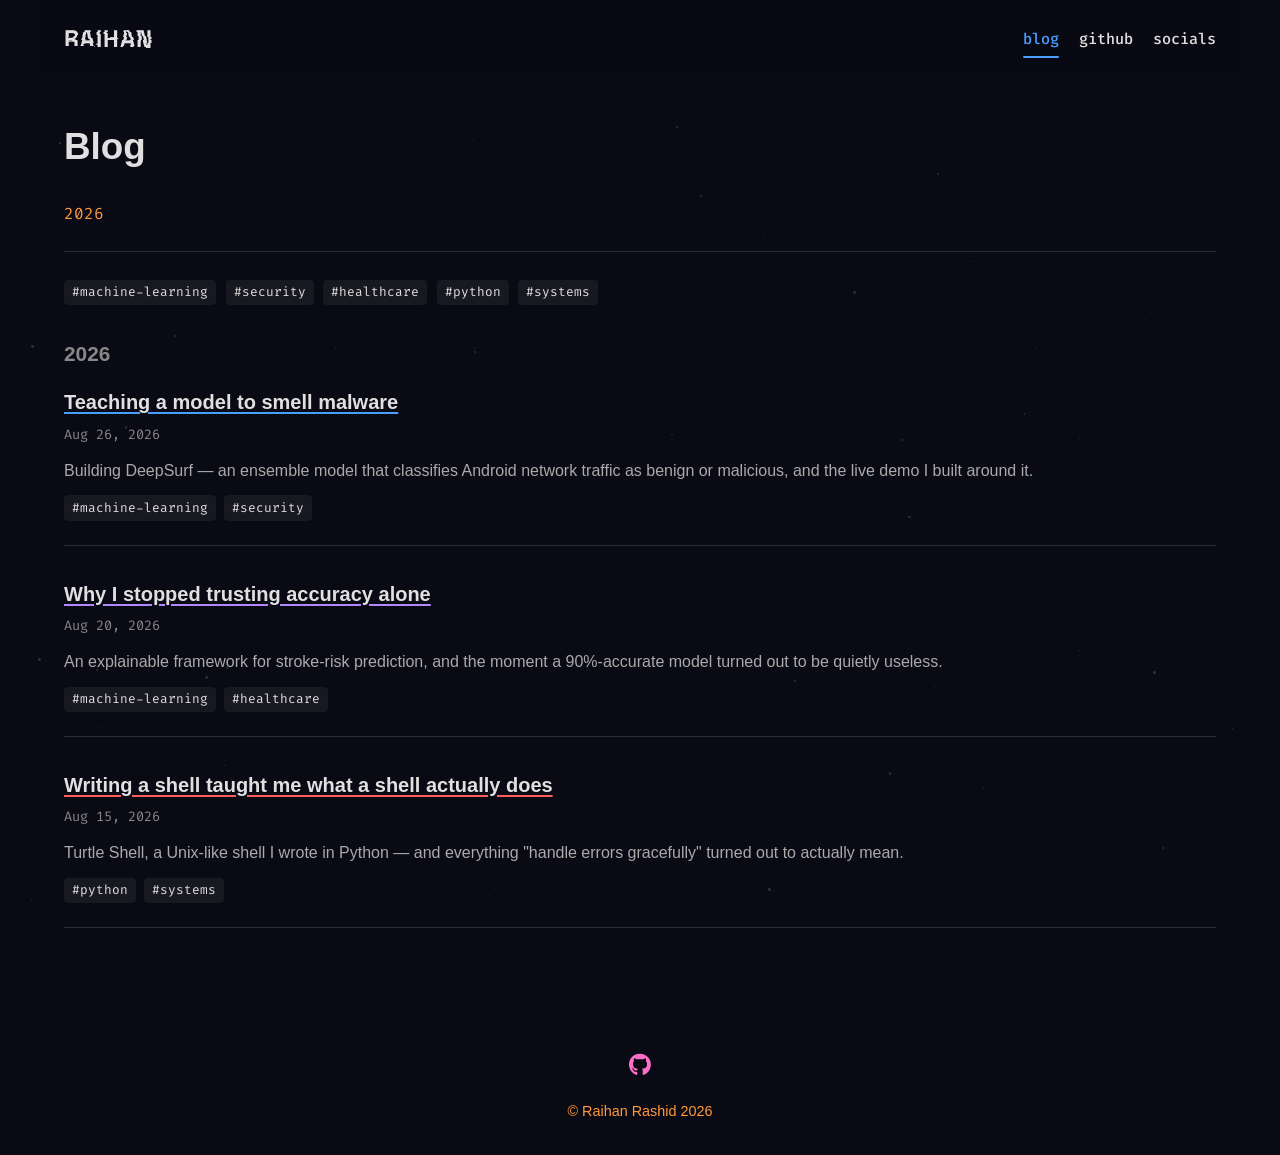
==== blog.html @ 5a54e14b "Update portfolio website" ====
<!DOCTYPE html>
<html lang="en">
<head>
  <meta charset="UTF-8">
  <meta name="viewport" content="width=device-width, initial-scale=1.0, viewport-fit=cover">
  <title>Blog — Raihan Rashid</title>

  <link rel="preload" href="styles.css?v=5.1" as="style">
  <link rel="preload" href="script.js?v=5.1" as="script">

  <link rel="stylesheet" href="styles.css?v=5.1">
  <link rel="stylesheet" href="https://cdnjs.cloudflare.com/ajax/libs/font-awesome/6.5.0/css/all.min.css">
  <link rel="preconnect" href="https://fonts.googleapis.com">
  <link rel="preconnect" href="https://fonts.gstatic.com" crossorigin>
  <link href="https://fonts.googleapis.com/css2?family=Space+Grotesk:wght@500;700&family=Fira+Code:wght@400;500&display=swap" rel="stylesheet">

  <link rel="icon" href="tabphoto.ico" type="image/x-icon">

  <meta name="color-scheme" content="dark">
  <meta name="theme-color" content="#0a0a14">

  <meta name="format-detection" content="telephone=no">
</head>
<body class="dark">
  <svg width="0" height="0" style="position:absolute">
    <filter id="heatDistort" x="-20%" y="-50%" width="140%" height="200%">
      <feTurbulence type="fractalNoise" baseFrequency="0.012 0.09" numOctaves="2" seed="7" result="turb">
        <animate attributeName="baseFrequency" dur="3.5s" values="0.012 0.09;0.018 0.14;0.012 0.09" repeatCount="indefinite" />
      </feTurbulence>
      <feDisplacementMap in="SourceGraphic" in2="turb" scale="3.2" xChannelSelector="R" yChannelSelector="G" />
    </filter>
  </svg>
  <div class="space-bg" id="spaceBg"></div>

  <div class="container">
    <header>
      <div class="header-content">
        <div class="logo-wordmark" onclick="goToHome()">RAIHAN</div>
      </div>

      <div class="header-right">
        <nav class="desktop-nav">
          <a href="blog.html" class="nav-link" data-value="blog">blog</a>
          <a href="https://github.com/rashidraihan" target="_blank" class="nav-link" data-value="github">github</a>
          <div class="nav-dropdown">
            <span class="nav-link" data-value="socials" tabindex="0">socials</span>
            <div class="nav-dropdown-menu">
              <a href="https://x.com/Obsraihan" target="_blank" class="nav-link" data-value="x">x</a>
              <a href="https://www.linkedin.com/in/rashidraihan021/" target="_blank" class="nav-link" data-value="linkedin">linkedin</a>
              <a href="https://kaggle.com/raihanrashid021" target="_blank" class="nav-link" data-value="kaggle">kaggle</a>
            </div>
          </div>
        </nav>
      </div>
    </header>

    <main>
      <h1 class="page-title">Blog</h1>

      <div class="year-row">
        <span class="rc-color">2026</span>
      </div>

      <div class="tag-filter-bar">
        <span class="tag">#machine-learning</span>
        <span class="tag">#security</span>
        <span class="tag">#healthcare</span>
        <span class="tag">#python</span>
        <span class="tag">#systems</span>
      </div>

      <h2 class="year-heading">2026</h2>
      <div class="post-list">
        <a href="blog/deepsurf.html" class="post-item">
          <h3 class="post-item-title rc-underline">Teaching a model to smell malware</h3>
          <p class="post-item-date">Aug 26, 2026</p>
          <p class="post-item-excerpt">Building DeepSurf — an ensemble model that classifies Android network traffic as benign or malicious, and the live demo I built around it.</p>
          <div class="post-item-tags">
            <span class="tag">#machine-learning</span>
            <span class="tag">#security</span>
          </div>
        </a>

        <a href="blog/stroke-prediction.html" class="post-item">
          <h3 class="post-item-title rc-underline">Why I stopped trusting accuracy alone</h3>
          <p class="post-item-date">Aug 20, 2026</p>
          <p class="post-item-excerpt">An explainable framework for stroke-risk prediction, and the moment a 90%-accurate model turned out to be quietly useless.</p>
          <div class="post-item-tags">
            <span class="tag">#machine-learning</span>
            <span class="tag">#healthcare</span>
          </div>
        </a>

        <a href="blog/turtle-shell.html" class="post-item">
          <h3 class="post-item-title rc-underline">Writing a shell taught me what a shell actually does</h3>
          <p class="post-item-date">Aug 15, 2026</p>
          <p class="post-item-excerpt">Turtle Shell, a Unix-like shell I wrote in Python — and everything "handle errors gracefully" turned out to actually mean.</p>
          <div class="post-item-tags">
            <span class="tag">#python</span>
            <span class="tag">#systems</span>
          </div>
        </a>
      </div>
    </main>
  </div>

  <footer>
    <a href="https://github.com/rashidraihan" target="_blank" class="footer-github rc-color"><i class="fab fa-github"></i></a>
    <p class="rc-color">&copy; Raihan Rashid 2026</p>
  </footer>

  <script src="script.js?v=5.1"></script>
</body>
</html>
---- styles.css ----
:root {
  --dark-bg: #0a0a14;
  --dark-text: #e0e0e0;
  --card-dark: #151522;
}

* {
  margin: 0;
  padding: 0;
  box-sizing: border-box;
}

body {
  font-family: 'Inter', -apple-system, BlinkMacSystemFont, 'Segoe UI', Roboto, sans-serif;
  background-color: var(--dark-bg);
  color: var(--dark-text);
  line-height: 1.6;
  overflow-x: hidden;
}

.container {
  max-width: 1200px;
  margin: 0 auto;
  padding: 0 1.5rem;
}

/* Header — sticky, blurred, scrolls with the page */
header {
  position: sticky;
  top: 0;
  z-index: 100;
  display: flex;
  justify-content: space-between;
  align-items: center;
  flex-wrap: wrap;
  padding: 1.25rem 1.5rem;
  background-color: rgba(10, 10, 20, 0.65);
  backdrop-filter: blur(12px);
  -webkit-backdrop-filter: blur(12px);
  margin: 0 -1.5rem;
}

.header-content {
  display: flex;
  align-items: center;
  gap: 1.5rem;
}

.logo-wordmark {
  --logo-color: #e0e0e0;
  font-family: 'Space Grotesk', -apple-system, sans-serif;
  font-size: 1.5rem;
  font-weight: 700;
  letter-spacing: 0.04em;
  cursor: pointer;
  color: var(--logo-color);
  transition: color 0.25s ease;
  filter: url(#heatDistort);
  display: inline-block;
}

.header-right {
  display: flex;
  align-items: center;
}

/* Navigation — plain text, monospace, no icons */
.desktop-nav {
  display: flex;
  gap: 1.25rem;
  flex-wrap: wrap;
}

.desktop-nav .nav-link {
  --link-color: #4a9eff;
  font-family: 'Fira Code', monospace;
  text-decoration: none;
  color: var(--dark-text);
  font-weight: 500;
  font-size: 0.95rem;
  transition: color 0.2s ease;
  position: relative;
  padding: 0.4rem 0;
  display: inline-block;
}

.desktop-nav .nav-link:after {
  content: '';
  position: absolute;
  bottom: 0;
  left: 0;
  width: 0;
  height: 2px;
  background-color: var(--link-color);
  border-radius: 2px;
  transition: width 0.3s ease;
}

.desktop-nav .nav-link:hover:after {
  width: 100%;
}

.desktop-nav .nav-link.active {
  color: var(--link-color);
}

.desktop-nav .nav-link.active:after {
  width: 100%;
}

/* "socials" dropdown */
.nav-dropdown {
  position: relative;
  display: inline-block;
}

.nav-dropdown-menu {
  display: none;
  position: absolute;
  top: 100%;
  left: 50%;
  transform: translateX(-50%);
  flex-direction: column;
  gap: 0.5rem;
  padding: 0.75rem 1rem;
  margin-top: 0.5rem;
  background-color: rgba(21, 21, 34, 0.95);
  backdrop-filter: blur(8px);
  border: 1px solid #2a2a3a;
  border-radius: 8px;
  white-space: nowrap;
  z-index: 50;
}

.nav-dropdown:hover .nav-dropdown-menu,
.nav-dropdown:focus-within .nav-dropdown-menu {
  display: flex;
}

/* === Rainbow link system ===
   Continuously cycling colored underlines/text, driven by JS setting
   --rc-color on each element. Used for content links, post titles,
   tags, and footer text. Nav links + logo use their own hover-only
   mechanism above instead. */
.rc-underline {
  --rc-color: #4a9eff;
  text-decoration: underline;
  text-decoration-color: var(--rc-color);
  text-decoration-thickness: 2px;
  text-underline-offset: 3px;
  color: inherit;
  font-weight: 500;
  transition: text-decoration-color 0.5s ease;
}

.rc-color {
  --rc-color: #4a9eff;
  color: var(--rc-color);
  transition: color 0.5s ease;
}

/* Intro */
main {
  padding: 2.5rem 0;
  min-height: 60vh;
}

.intro {
  max-width: 700px;
  margin-bottom: 3rem;
  font-size: 1.05rem;
}

.intro p {
  margin-bottom: 1rem;
}

/* Homepage post teaser */
.section-title {
  font-size: 1.4rem;
  font-weight: 500;
  margin-bottom: 1.75rem;
}

.view-all-link {
  display: inline-block;
  margin-top: 1rem;
  margin-bottom: 2rem;
  font-weight: 500;
}

/* Page title */
.page-title {
  font-size: 2.3rem;
  font-weight: 700;
  margin-bottom: 1.5rem;
}

/* Tag pills */
.tag {
  display: inline-block;
  font-family: 'Fira Code', monospace;
  font-size: 0.8rem;
  padding: 0.15rem 0.5rem;
  border-radius: 4px;
  text-decoration: none;
  background-color: rgba(255, 255, 255, 0.06);
}

.tag-filter-bar {
  display: flex;
  gap: 0.6rem;
  flex-wrap: wrap;
  margin-bottom: 1.75rem;
}

.year-row {
  display: flex;
  gap: 1.25rem;
  flex-wrap: wrap;
  margin-bottom: 1.75rem;
  padding-bottom: 1.5rem;
  border-bottom: 1px solid #2a2a3a;
  font-family: 'Fira Code', monospace;
}

.year-heading {
  font-size: 1.3rem;
  font-weight: 600;
  color: #888;
  margin: 2rem 0 1rem;
}

/* Blog post list */
.post-list {
  display: flex;
  flex-direction: column;
  gap: 2rem;
  margin-bottom: 2rem;
}

.post-item {
  text-decoration: none;
  color: inherit;
  display: block;
  padding-bottom: 1.5rem;
  border-bottom: 1px solid #2a2a3a;
}

.post-item-title {
  font-size: 1.25rem;
  font-weight: 600;
  margin-bottom: 0.35rem;
}

.post-item-date {
  font-family: 'Fira Code', monospace;
  color: #888;
  font-size: 0.85rem;
  margin-bottom: 0.75rem;
}

.post-item-excerpt {
  color: #aaa;
  margin-bottom: 0.75rem;
}

.post-item-tags {
  display: flex;
  gap: 0.5rem;
  flex-wrap: wrap;
}

/* Single blog post */
.post {
  max-width: 720px;
}

.post-title {
  font-size: 2rem;
  font-weight: 700;
  margin-bottom: 0.5rem;
  line-height: 1.3;
}

.post-date {
  font-family: 'Fira Code', monospace;
  color: #888;
  font-size: 0.9rem;
  margin-bottom: 0.75rem;
}

.post-tags {
  display: flex;
  gap: 0.5rem;
  flex-wrap: wrap;
  margin-bottom: 1.5rem;
}

.post-divider {
  border: none;
  border-top: 1px solid #2a2a3a;
  margin: 2rem 0;
}

.post h2 {
  font-size: 1.4rem;
  font-weight: 600;
  margin: 2rem 0 1rem;
}

.post p {
  margin-bottom: 1.2rem;
}

.post code {
  font-family: 'Fira Code', monospace;
  background-color: rgba(255, 255, 255, 0.08);
  padding: 0.1rem 0.4rem;
  border-radius: 4px;
  font-size: 0.9em;
}

.post-image {
  width: 100%;
  border-radius: 10px;
  margin: 1rem 0 0.5rem;
  display: block;
}

.post-image-caption {
  font-size: 0.85rem;
  color: #888;
  margin-bottom: 1.5rem !important;
}

/* Footer */
footer {
  padding: 3rem 0 2rem;
  text-align: center;
}

.footer-github {
  font-size: 1.4rem;
  display: inline-block;
  margin-bottom: 1rem;
  text-decoration: none;
}

footer p {
  font-size: 0.9rem;
}

/* Space background */
.space-bg {
  position: fixed;
  top: 0;
  left: 0;
  width: 100%;
  height: 100%;
  z-index: -1;
  overflow: hidden;
}

.star {
  position: absolute;
  background-color: #fff;
  border-radius: 50%;
  animation: twinkle 4s infinite ease-in-out;
}

@keyframes twinkle {
  0%, 100% { opacity: 0.15; }
  50% { opacity: 0.6; }
}

/* Responsive */
@media (max-width: 768px) {
  header {
    padding: 1rem 1.25rem;
  }

  .header-content {
    flex: 1;
  }

  .desktop-nav {
    order: 3;
    width: 100%;
    justify-content: center;
    gap: 1rem;
    margin-top: 0.75rem;
  }

  .logo-wordmark {
    font-size: 1.25rem;
  }

  .page-title {
    font-size: 1.9rem;
  }

  .post-title {
    font-size: 1.6rem;
  }
}
---- styles.css ----
:root {
  --dark-bg: #0a0a14;
  --dark-text: #e0e0e0;
  --card-dark: #151522;
}

* {
  margin: 0;
  padding: 0;
  box-sizing: border-box;
}

body {
  font-family: 'Inter', -apple-system, BlinkMacSystemFont, 'Segoe UI', Roboto, sans-serif;
  background-color: var(--dark-bg);
  color: var(--dark-text);
  line-height: 1.6;
  overflow-x: hidden;
}

.container {
  max-width: 1200px;
  margin: 0 auto;
  padding: 0 1.5rem;
}

/* Header — sticky, blurred, scrolls with the page */
header {
  position: sticky;
  top: 0;
  z-index: 100;
  display: flex;
  justify-content: space-between;
  align-items: center;
  flex-wrap: wrap;
  padding: 1.25rem 1.5rem;
  background-color: rgba(10, 10, 20, 0.65);
  backdrop-filter: blur(12px);
  -webkit-backdrop-filter: blur(12px);
  margin: 0 -1.5rem;
}

.header-content {
  display: flex;
  align-items: center;
  gap: 1.5rem;
}

.logo-wordmark {
  --logo-color: #e0e0e0;
  font-family: 'Space Grotesk', -apple-system, sans-serif;
  font-size: 1.5rem;
  font-weight: 700;
  letter-spacing: 0.04em;
  cursor: pointer;
  color: var(--logo-color);
  transition: color 0.25s ease;
  filter: url(#heatDistort);
  display: inline-block;
}

.header-right {
  display: flex;
  align-items: center;
}

/* Navigation — plain text, monospace, no icons */
.desktop-nav {
  display: flex;
  gap: 1.25rem;
  flex-wrap: wrap;
}

.desktop-nav .nav-link {
  --link-color: #4a9eff;
  font-family: 'Fira Code', monospace;
  text-decoration: none;
  color: var(--dark-text);
  font-weight: 500;
  font-size: 0.95rem;
  transition: color 0.2s ease;
  position: relative;
  padding: 0.4rem 0;
  display: inline-block;
}

.desktop-nav .nav-link:after {
  content: '';
  position: absolute;
  bottom: 0;
  left: 0;
  width: 0;
  height: 2px;
  background-color: var(--link-color);
  border-radius: 2px;
  transition: width 0.3s ease;
}

.desktop-nav .nav-link:hover:after {
  width: 100%;
}

.desktop-nav .nav-link.active {
  color: var(--link-color);
}

.desktop-nav .nav-link.active:after {
  width: 100%;
}

/* "socials" dropdown */
.nav-dropdown {
  position: relative;
  display: inline-block;
}

.nav-dropdown-menu {
  display: none;
  position: absolute;
  top: 100%;
  left: 50%;
  transform: translateX(-50%);
  flex-direction: column;
  gap: 0.5rem;
  padding: 0.75rem 1rem;
  margin-top: 0.5rem;
  background-color: rgba(21, 21, 34, 0.95);
  backdrop-filter: blur(8px);
  border: 1px solid #2a2a3a;
  border-radius: 8px;
  white-space: nowrap;
  z-index: 50;
}

.nav-dropdown:hover .nav-dropdown-menu,
.nav-dropdown:focus-within .nav-dropdown-menu {
  display: flex;
}

/* === Rainbow link system ===
   Continuously cycling colored underlines/text, driven by JS setting
   --rc-color on each element. Used for content links, post titles,
   tags, and footer text. Nav links + logo use their own hover-only
   mechanism above instead. */
.rc-underline {
  --rc-color: #4a9eff;
  text-decoration: underline;
  text-decoration-color: var(--rc-color);
  text-decoration-thickness: 2px;
  text-underline-offset: 3px;
  color: inherit;
  font-weight: 500;
  transition: text-decoration-color 0.5s ease;
}

.rc-color {
  --rc-color: #4a9eff;
  color: var(--rc-color);
  transition: color 0.5s ease;
}

/* Intro */
main {
  padding: 2.5rem 0;
  min-height: 60vh;
}

.intro {
  max-width: 700px;
  margin-bottom: 3rem;
  font-size: 1.05rem;
}

.intro p {
  margin-bottom: 1rem;
}

/* Homepage post teaser */
.section-title {
  font-size: 1.4rem;
  font-weight: 500;
  margin-bottom: 1.75rem;
}

.view-all-link {
  display: inline-block;
  margin-top: 1rem;
  margin-bottom: 2rem;
  font-weight: 500;
}

/* Page title */
.page-title {
  font-size: 2.3rem;
  font-weight: 700;
  margin-bottom: 1.5rem;
}

/* Tag pills */
.tag {
  display: inline-block;
  font-family: 'Fira Code', monospace;
  font-size: 0.8rem;
  padding: 0.15rem 0.5rem;
  border-radius: 4px;
  text-decoration: none;
  background-color: rgba(255, 255, 255, 0.06);
}

.tag-filter-bar {
  display: flex;
  gap: 0.6rem;
  flex-wrap: wrap;
  margin-bottom: 1.75rem;
}

.year-row {
  display: flex;
  gap: 1.25rem;
  flex-wrap: wrap;
  margin-bottom: 1.75rem;
  padding-bottom: 1.5rem;
  border-bottom: 1px solid #2a2a3a;
  font-family: 'Fira Code', monospace;
}

.year-heading {
  font-size: 1.3rem;
  font-weight: 600;
  color: #888;
  margin: 2rem 0 1rem;
}

/* Blog post list */
.post-list {
  display: flex;
  flex-direction: column;
  gap: 2rem;
  margin-bottom: 2rem;
}

.post-item {
  text-decoration: none;
  color: inherit;
  display: block;
  padding-bottom: 1.5rem;
  border-bottom: 1px solid #2a2a3a;
}

.post-item-title {
  font-size: 1.25rem;
  font-weight: 600;
  margin-bottom: 0.35rem;
}

.post-item-date {
  font-family: 'Fira Code', monospace;
  color: #888;
  font-size: 0.85rem;
  margin-bottom: 0.75rem;
}

.post-item-excerpt {
  color: #aaa;
  margin-bottom: 0.75rem;
}

.post-item-tags {
  display: flex;
  gap: 0.5rem;
  flex-wrap: wrap;
}

/* Single blog post */
.post {
  max-width: 720px;
}

.post-title {
  font-size: 2rem;
  font-weight: 700;
  margin-bottom: 0.5rem;
  line-height: 1.3;
}

.post-date {
  font-family: 'Fira Code', monospace;
  color: #888;
  font-size: 0.9rem;
  margin-bottom: 0.75rem;
}

.post-tags {
  display: flex;
  gap: 0.5rem;
  flex-wrap: wrap;
  margin-bottom: 1.5rem;
}

.post-divider {
  border: none;
  border-top: 1px solid #2a2a3a;
  margin: 2rem 0;
}

.post h2 {
  font-size: 1.4rem;
  font-weight: 600;
  margin: 2rem 0 1rem;
}

.post p {
  margin-bottom: 1.2rem;
}

.post code {
  font-family: 'Fira Code', monospace;
  background-color: rgba(255, 255, 255, 0.08);
  padding: 0.1rem 0.4rem;
  border-radius: 4px;
  font-size: 0.9em;
}

.post-image {
  width: 100%;
  border-radius: 10px;
  margin: 1rem 0 0.5rem;
  display: block;
}

.post-image-caption {
  font-size: 0.85rem;
  color: #888;
  margin-bottom: 1.5rem !important;
}

/* Footer */
footer {
  padding: 3rem 0 2rem;
  text-align: center;
}

.footer-github {
  font-size: 1.4rem;
  display: inline-block;
  margin-bottom: 1rem;
  text-decoration: none;
}

footer p {
  font-size: 0.9rem;
}

/* Space background */
.space-bg {
  position: fixed;
  top: 0;
  left: 0;
  width: 100%;
  height: 100%;
  z-index: -1;
  overflow: hidden;
}

.star {
  position: absolute;
  background-color: #fff;
  border-radius: 50%;
  animation: twinkle 4s infinite ease-in-out;
}

@keyframes twinkle {
  0%, 100% { opacity: 0.15; }
  50% { opacity: 0.6; }
}

/* Responsive */
@media (max-width: 768px) {
  header {
    padding: 1rem 1.25rem;
  }

  .header-content {
    flex: 1;
  }

  .desktop-nav {
    order: 3;
    width: 100%;
    justify-content: center;
    gap: 1rem;
    margin-top: 0.75rem;
  }

  .logo-wordmark {
    font-size: 1.25rem;
  }

  .page-title {
    font-size: 1.9rem;
  }

  .post-title {
    font-size: 1.6rem;
  }
}
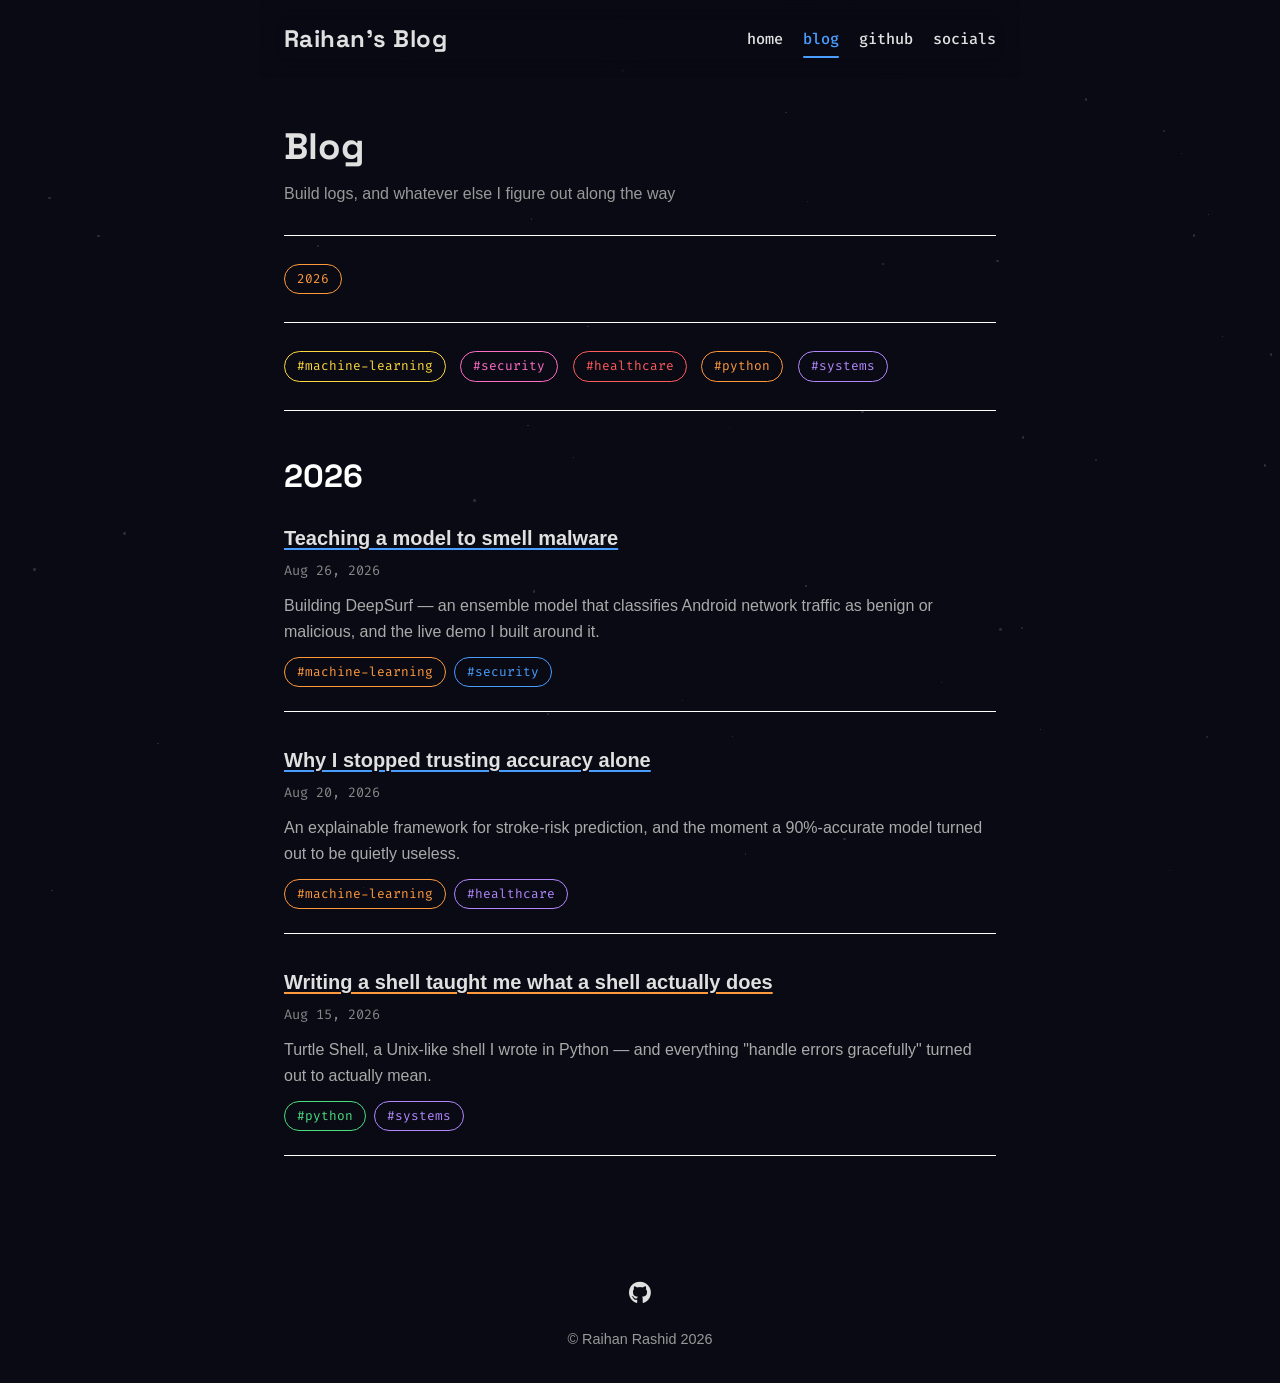
==== commit 747075a4: "Update the portfolio website" ====
--- a/blog.html
+++ b/blog.html
@@ -5,10 +5,10 @@
   <meta name="viewport" content="width=device-width, initial-scale=1.0, viewport-fit=cover">
   <title>Blog — Raihan Rashid</title>
 
-  <link rel="preload" href="styles.css?v=5.1" as="style">
-  <link rel="preload" href="script.js?v=5.1" as="script">
+  <link rel="preload" href="styles.css?v=5.3" as="style">
+  <link rel="preload" href="script.js?v=5.3" as="script">
 
-  <link rel="stylesheet" href="styles.css?v=5.1">
+  <link rel="stylesheet" href="styles.css?v=5.3">
   <link rel="stylesheet" href="https://cdnjs.cloudflare.com/ajax/libs/font-awesome/6.5.0/css/all.min.css">
   <link rel="preconnect" href="https://fonts.googleapis.com">
   <link rel="preconnect" href="https://fonts.gstatic.com" crossorigin>
@@ -34,81 +34,90 @@
 
   <div class="container">
     <header>
-      <div class="header-content">
-        <div class="logo-wordmark" onclick="goToHome()">RAIHAN</div>
-      </div>
+      <div class="header-inner">
+        <div class="header-content">
+          <div class="logo-wordmark">Raihan's Blog</div>
+        </div>
 
-      <div class="header-right">
-        <nav class="desktop-nav">
-          <a href="blog.html" class="nav-link" data-value="blog">blog</a>
-          <a href="https://github.com/rashidraihan" target="_blank" class="nav-link" data-value="github">github</a>
-          <div class="nav-dropdown">
-            <span class="nav-link" data-value="socials" tabindex="0">socials</span>
-            <div class="nav-dropdown-menu">
-              <a href="https://x.com/Obsraihan" target="_blank" class="nav-link" data-value="x">x</a>
-              <a href="https://www.linkedin.com/in/rashidraihan021/" target="_blank" class="nav-link" data-value="linkedin">linkedin</a>
-              <a href="https://kaggle.com/raihanrashid021" target="_blank" class="nav-link" data-value="kaggle">kaggle</a>
-            </div>
-          </div>
-        </nav>
+        <div class="header-right">
+          <nav class="desktop-nav">
+            <a href="index.html" class="nav-link" data-value="home">home</a>
+            <a href="blog.html" class="nav-link" data-value="blog">blog</a>
+            <a href="https://github.com/rashidraihan" target="_blank" class="nav-link" data-value="github">github</a>
+            <a href="socials.html" class="nav-link" data-value="socials">socials</a>
+          </nav>
+        </div>
       </div>
     </header>
 
     <main>
       <h1 class="page-title">Blog</h1>
+      <p class="page-subtitle">Build logs, and whatever else I figure out along the way</p>
+
+      <hr class="section-divider">
 
       <div class="year-row">
-        <span class="rc-color">2026</span>
+        <a href="#year-2026" class="tag">2026</a>
       </div>
 
+      <hr class="section-divider">
+
       <div class="tag-filter-bar">
-        <span class="tag">#machine-learning</span>
-        <span class="tag">#security</span>
-        <span class="tag">#healthcare</span>
-        <span class="tag">#python</span>
-        <span class="tag">#systems</span>
+        <a href="blog.html" class="tag">#machine-learning</a>
+        <a href="blog.html" class="tag">#security</a>
+        <a href="blog.html" class="tag">#healthcare</a>
+        <a href="blog.html" class="tag">#python</a>
+        <a href="blog.html" class="tag">#systems</a>
       </div>
 
-      <h2 class="year-heading">2026</h2>
+      <hr class="section-divider">
+
+      <h2 class="year-heading" id="year-2026">2026</h2>
       <div class="post-list">
-        <a href="blog/deepsurf.html" class="post-item">
-          <h3 class="post-item-title rc-underline">Teaching a model to smell malware</h3>
-          <p class="post-item-date">Aug 26, 2026</p>
-          <p class="post-item-excerpt">Building DeepSurf — an ensemble model that classifies Android network traffic as benign or malicious, and the live demo I built around it.</p>
+        <div class="post-item">
+          <a href="blog/deepsurf.html" class="post-item-link">
+            <h3 class="post-item-title rc-underline">Teaching a model to smell malware</h3>
+            <p class="post-item-date">Aug 26, 2026</p>
+            <p class="post-item-excerpt">Building DeepSurf — an ensemble model that classifies Android network traffic as benign or malicious, and the live demo I built around it.</p>
+          </a>
           <div class="post-item-tags">
-            <span class="tag">#machine-learning</span>
-            <span class="tag">#security</span>
+            <a href="blog.html" class="tag">#machine-learning</a>
+            <a href="blog.html" class="tag">#security</a>
           </div>
-        </a>
+        </div>
 
-        <a href="blog/stroke-prediction.html" class="post-item">
-          <h3 class="post-item-title rc-underline">Why I stopped trusting accuracy alone</h3>
-          <p class="post-item-date">Aug 20, 2026</p>
-          <p class="post-item-excerpt">An explainable framework for stroke-risk prediction, and the moment a 90%-accurate model turned out to be quietly useless.</p>
+        <div class="post-item">
+          <a href="blog/stroke-prediction.html" class="post-item-link">
+            <h3 class="post-item-title rc-underline">Why I stopped trusting accuracy alone</h3>
+            <p class="post-item-date">Aug 20, 2026</p>
+            <p class="post-item-excerpt">An explainable framework for stroke-risk prediction, and the moment a 90%-accurate model turned out to be quietly useless.</p>
+          </a>
           <div class="post-item-tags">
-            <span class="tag">#machine-learning</span>
-            <span class="tag">#healthcare</span>
+            <a href="blog.html" class="tag">#machine-learning</a>
+            <a href="blog.html" class="tag">#healthcare</a>
           </div>
-        </a>
+        </div>
 
-        <a href="blog/turtle-shell.html" class="post-item">
-          <h3 class="post-item-title rc-underline">Writing a shell taught me what a shell actually does</h3>
-          <p class="post-item-date">Aug 15, 2026</p>
-          <p class="post-item-excerpt">Turtle Shell, a Unix-like shell I wrote in Python — and everything "handle errors gracefully" turned out to actually mean.</p>
+        <div class="post-item">
+          <a href="blog/turtle-shell.html" class="post-item-link">
+            <h3 class="post-item-title rc-underline">Writing a shell taught me what a shell actually does</h3>
+            <p class="post-item-date">Aug 15, 2026</p>
+            <p class="post-item-excerpt">Turtle Shell, a Unix-like shell I wrote in Python — and everything "handle errors gracefully" turned out to actually mean.</p>
+          </a>
           <div class="post-item-tags">
-            <span class="tag">#python</span>
-            <span class="tag">#systems</span>
+            <a href="blog.html" class="tag">#python</a>
+            <a href="blog.html" class="tag">#systems</a>
           </div>
-        </a>
+        </div>
       </div>
     </main>
   </div>
 
   <footer>
-    <a href="https://github.com/rashidraihan" target="_blank" class="footer-github rc-color"><i class="fab fa-github"></i></a>
-    <p class="rc-color">&copy; Raihan Rashid 2026</p>
+    <a href="https://github.com/rashidraihan" target="_blank" class="footer-github"><i class="fab fa-github"></i></a>
+    <p>&copy; Raihan Rashid 2026</p>
   </footer>
 
-  <script src="script.js?v=5.1"></script>
+  <script src="script.js?v=5.3"></script>
 </body>
 </html>
--- a/styles.css
+++ b/styles.css
@@ -2,12 +2,17 @@
   --dark-bg: #0a0a14;
   --dark-text: #e0e0e0;
   --card-dark: #151522;
+  --line: #ffffff;
 }
 
 * {
   margin: 0;
   padding: 0;
   box-sizing: border-box;
+}
+
+html {
+  scroll-behavior: smooth;
 }
 
 body {
@@ -16,28 +21,42 @@
   color: var(--dark-text);
   line-height: 1.6;
   overflow-x: hidden;
+  min-height: 100vh;
+  display: flex;
+  flex-direction: column;
 }
 
 .container {
-  max-width: 1200px;
+  flex: 1;
+  display: flex;
+  flex-direction: column;
+}
+
+/* Narrow reading column, consistent on every page — no full-bleed screens */
+.container {
+  max-width: 760px;
   margin: 0 auto;
   padding: 0 1.5rem;
 }
 
-/* Header — sticky, blurred, scrolls with the page */
+/* Header — sticky, blurred, low-opacity, stays fixed in shape while scrolling */
 header {
   position: sticky;
   top: 0;
   z-index: 100;
-  display: flex;
-  justify-content: space-between;
-  align-items: center;
-  flex-wrap: wrap;
   padding: 1.25rem 1.5rem;
-  background-color: rgba(10, 10, 20, 0.65);
+  background-color: rgba(10, 10, 20, 0.35);
   backdrop-filter: blur(12px);
   -webkit-backdrop-filter: blur(12px);
   margin: 0 -1.5rem;
+}
+
+.header-inner {
+  display: flex;
+  justify-content: space-between;
+  align-items: center;
+  flex-wrap: wrap;
+  gap: 1rem;
 }
 
 .header-content {
@@ -51,12 +70,11 @@
   font-family: 'Space Grotesk', -apple-system, sans-serif;
   font-size: 1.5rem;
   font-weight: 700;
-  letter-spacing: 0.04em;
-  cursor: pointer;
+  letter-spacing: 0.02em;
   color: var(--logo-color);
   transition: color 0.25s ease;
-  filter: url(#heatDistort);
   display: inline-block;
+  cursor: default;
 }
 
 .header-right {
@@ -108,40 +126,10 @@
   width: 100%;
 }
 
-/* "socials" dropdown */
-.nav-dropdown {
-  position: relative;
-  display: inline-block;
-}
-
-.nav-dropdown-menu {
-  display: none;
-  position: absolute;
-  top: 100%;
-  left: 50%;
-  transform: translateX(-50%);
-  flex-direction: column;
-  gap: 0.5rem;
-  padding: 0.75rem 1rem;
-  margin-top: 0.5rem;
-  background-color: rgba(21, 21, 34, 0.95);
-  backdrop-filter: blur(8px);
-  border: 1px solid #2a2a3a;
-  border-radius: 8px;
-  white-space: nowrap;
-  z-index: 50;
-}
-
-.nav-dropdown:hover .nav-dropdown-menu,
-.nav-dropdown:focus-within .nav-dropdown-menu {
-  display: flex;
-}
-
 /* === Rainbow link system ===
    Continuously cycling colored underlines/text, driven by JS setting
-   --rc-color on each element. Used for content links, post titles,
-   tags, and footer text. Nav links + logo use their own hover-only
-   mechanism above instead. */
+   --rc-color on each element. Nav links + logo use their own
+   hover-only mechanism above instead. */
 .rc-underline {
   --rc-color: #4a9eff;
   text-decoration: underline;
@@ -162,11 +150,10 @@
 /* Intro */
 main {
   padding: 2.5rem 0;
-  min-height: 60vh;
+  flex: 1;
 }
 
 .intro {
-  max-width: 700px;
   margin-bottom: 3rem;
   font-size: 1.05rem;
 }
@@ -193,42 +180,79 @@
 .page-title {
   font-size: 2.3rem;
   font-weight: 700;
-  margin-bottom: 1.5rem;
-}
-
-/* Tag pills */
+  margin-bottom: 0.25rem;
+  font-family: 'Space Grotesk', -apple-system, sans-serif;
+}
+
+.page-subtitle {
+  color: #999;
+  margin-bottom: 1.75rem;
+}
+
+/* Tags — rounded pill chips, always real links */
 .tag {
+  --rc-color: #4a9eff;
   display: inline-block;
   font-family: 'Fira Code', monospace;
   font-size: 0.8rem;
-  padding: 0.15rem 0.5rem;
-  border-radius: 4px;
+  padding: 0.25rem 0.75rem;
+  border-radius: 999px;
+  border: 1px solid var(--rc-color);
+  color: var(--rc-color);
   text-decoration: none;
+  cursor: pointer;
+  transition: color 0.5s ease, border-color 0.5s ease, background-color 0.2s ease;
+}
+
+.tag:hover {
   background-color: rgba(255, 255, 255, 0.06);
 }
 
 .tag-filter-bar {
   display: flex;
-  gap: 0.6rem;
+  gap: 0.9rem;
   flex-wrap: wrap;
   margin-bottom: 1.75rem;
 }
 
+.tag-filter-heading {
+  font-family: 'Fira Code', monospace;
+  text-align: center;
+  color: #999;
+  margin-bottom: 1rem;
+}
+
+.section-divider {
+  border: none;
+  border-top: 1px solid #fff;
+  margin: 1.75rem 0;
+}
+
+.pre-footer-tags {
+  padding-top: 0;
+  margin-top: 3rem;
+  text-align: center;
+}
+
+.pre-footer-tags .tag-filter-bar {
+  justify-content: center;
+}
+
+/* Blog calendar — year links */
 .year-row {
   display: flex;
   gap: 1.25rem;
   flex-wrap: wrap;
-  margin-bottom: 1.75rem;
-  padding-bottom: 1.5rem;
-  border-bottom: 1px solid #2a2a3a;
+  margin-bottom: 0;
   font-family: 'Fira Code', monospace;
 }
 
 .year-heading {
-  font-size: 1.3rem;
-  font-weight: 600;
-  color: #888;
-  margin: 2rem 0 1rem;
+  font-size: 2rem;
+  font-weight: 700;
+  color: #fff;
+  margin: 2.5rem 0 1.25rem;
+  font-family: 'Space Grotesk', -apple-system, sans-serif;
 }
 
 /* Blog post list */
@@ -240,11 +264,14 @@
 }
 
 .post-item {
+  padding-bottom: 1.5rem;
+  border-bottom: 1px solid var(--line);
+}
+
+.post-item-link {
   text-decoration: none;
   color: inherit;
   display: block;
-  padding-bottom: 1.5rem;
-  border-bottom: 1px solid #2a2a3a;
 }
 
 .post-item-title {
@@ -269,13 +296,10 @@
   display: flex;
   gap: 0.5rem;
   flex-wrap: wrap;
+  margin-top: 0.5rem;
 }
 
 /* Single blog post */
-.post {
-  max-width: 720px;
-}
-
 .post-title {
   font-size: 2rem;
   font-weight: 700;
@@ -299,7 +323,7 @@
 
 .post-divider {
   border: none;
-  border-top: 1px solid #2a2a3a;
+  border-top: 1px solid var(--line);
   margin: 2rem 0;
 }
 
@@ -334,7 +358,21 @@
   margin-bottom: 1.5rem !important;
 }
 
-/* Footer */
+/* Post pagination — Newer / Random / Older */
+.post-nav {
+  border-top: 1px solid var(--line);
+  padding-top: 1.5rem;
+  margin-top: 2rem;
+  text-align: center;
+  font-family: 'Fira Code', monospace;
+}
+
+.post-nav .sep {
+  color: #666;
+  margin: 0 0.6rem;
+}
+
+/* Footer — plain, no color cycling */
 footer {
   padding: 3rem 0 2rem;
   text-align: center;
@@ -345,10 +383,12 @@
   display: inline-block;
   margin-bottom: 1rem;
   text-decoration: none;
+  color: var(--dark-text);
 }
 
 footer p {
   font-size: 0.9rem;
+  color: #999;
 }
 
 /* Space background */
@@ -374,6 +414,17 @@
   50% { opacity: 0.6; }
 }
 
+/* Socials page */
+.socials-list {
+  list-style: none;
+  margin: 1.5rem 0 2.5rem;
+}
+
+.socials-list li {
+  margin-bottom: 0.85rem;
+  font-size: 1.05rem;
+}
+
 /* Responsive */
 @media (max-width: 768px) {
   header {
@@ -385,7 +436,6 @@
   }
 
   .desktop-nav {
-    order: 3;
     width: 100%;
     justify-content: center;
     gap: 1rem;
@@ -400,6 +450,10 @@
     font-size: 1.9rem;
   }
 
+  .year-heading {
+    font-size: 1.6rem;
+  }
+
   .post-title {
     font-size: 1.6rem;
   }
--- a/styles.css
+++ b/styles.css
@@ -2,12 +2,17 @@
   --dark-bg: #0a0a14;
   --dark-text: #e0e0e0;
   --card-dark: #151522;
+  --line: #ffffff;
 }
 
 * {
   margin: 0;
   padding: 0;
   box-sizing: border-box;
+}
+
+html {
+  scroll-behavior: smooth;
 }
 
 body {
@@ -16,28 +21,42 @@
   color: var(--dark-text);
   line-height: 1.6;
   overflow-x: hidden;
+  min-height: 100vh;
+  display: flex;
+  flex-direction: column;
 }
 
 .container {
-  max-width: 1200px;
+  flex: 1;
+  display: flex;
+  flex-direction: column;
+}
+
+/* Narrow reading column, consistent on every page — no full-bleed screens */
+.container {
+  max-width: 760px;
   margin: 0 auto;
   padding: 0 1.5rem;
 }
 
-/* Header — sticky, blurred, scrolls with the page */
+/* Header — sticky, blurred, low-opacity, stays fixed in shape while scrolling */
 header {
   position: sticky;
   top: 0;
   z-index: 100;
-  display: flex;
-  justify-content: space-between;
-  align-items: center;
-  flex-wrap: wrap;
   padding: 1.25rem 1.5rem;
-  background-color: rgba(10, 10, 20, 0.65);
+  background-color: rgba(10, 10, 20, 0.35);
   backdrop-filter: blur(12px);
   -webkit-backdrop-filter: blur(12px);
   margin: 0 -1.5rem;
+}
+
+.header-inner {
+  display: flex;
+  justify-content: space-between;
+  align-items: center;
+  flex-wrap: wrap;
+  gap: 1rem;
 }
 
 .header-content {
@@ -51,12 +70,11 @@
   font-family: 'Space Grotesk', -apple-system, sans-serif;
   font-size: 1.5rem;
   font-weight: 700;
-  letter-spacing: 0.04em;
-  cursor: pointer;
+  letter-spacing: 0.02em;
   color: var(--logo-color);
   transition: color 0.25s ease;
-  filter: url(#heatDistort);
   display: inline-block;
+  cursor: default;
 }
 
 .header-right {
@@ -108,40 +126,10 @@
   width: 100%;
 }
 
-/* "socials" dropdown */
-.nav-dropdown {
-  position: relative;
-  display: inline-block;
-}
-
-.nav-dropdown-menu {
-  display: none;
-  position: absolute;
-  top: 100%;
-  left: 50%;
-  transform: translateX(-50%);
-  flex-direction: column;
-  gap: 0.5rem;
-  padding: 0.75rem 1rem;
-  margin-top: 0.5rem;
-  background-color: rgba(21, 21, 34, 0.95);
-  backdrop-filter: blur(8px);
-  border: 1px solid #2a2a3a;
-  border-radius: 8px;
-  white-space: nowrap;
-  z-index: 50;
-}
-
-.nav-dropdown:hover .nav-dropdown-menu,
-.nav-dropdown:focus-within .nav-dropdown-menu {
-  display: flex;
-}
-
 /* === Rainbow link system ===
    Continuously cycling colored underlines/text, driven by JS setting
-   --rc-color on each element. Used for content links, post titles,
-   tags, and footer text. Nav links + logo use their own hover-only
-   mechanism above instead. */
+   --rc-color on each element. Nav links + logo use their own
+   hover-only mechanism above instead. */
 .rc-underline {
   --rc-color: #4a9eff;
   text-decoration: underline;
@@ -162,11 +150,10 @@
 /* Intro */
 main {
   padding: 2.5rem 0;
-  min-height: 60vh;
+  flex: 1;
 }
 
 .intro {
-  max-width: 700px;
   margin-bottom: 3rem;
   font-size: 1.05rem;
 }
@@ -193,42 +180,79 @@
 .page-title {
   font-size: 2.3rem;
   font-weight: 700;
-  margin-bottom: 1.5rem;
-}
-
-/* Tag pills */
+  margin-bottom: 0.25rem;
+  font-family: 'Space Grotesk', -apple-system, sans-serif;
+}
+
+.page-subtitle {
+  color: #999;
+  margin-bottom: 1.75rem;
+}
+
+/* Tags — rounded pill chips, always real links */
 .tag {
+  --rc-color: #4a9eff;
   display: inline-block;
   font-family: 'Fira Code', monospace;
   font-size: 0.8rem;
-  padding: 0.15rem 0.5rem;
-  border-radius: 4px;
+  padding: 0.25rem 0.75rem;
+  border-radius: 999px;
+  border: 1px solid var(--rc-color);
+  color: var(--rc-color);
   text-decoration: none;
+  cursor: pointer;
+  transition: color 0.5s ease, border-color 0.5s ease, background-color 0.2s ease;
+}
+
+.tag:hover {
   background-color: rgba(255, 255, 255, 0.06);
 }
 
 .tag-filter-bar {
   display: flex;
-  gap: 0.6rem;
+  gap: 0.9rem;
   flex-wrap: wrap;
   margin-bottom: 1.75rem;
 }
 
+.tag-filter-heading {
+  font-family: 'Fira Code', monospace;
+  text-align: center;
+  color: #999;
+  margin-bottom: 1rem;
+}
+
+.section-divider {
+  border: none;
+  border-top: 1px solid #fff;
+  margin: 1.75rem 0;
+}
+
+.pre-footer-tags {
+  padding-top: 0;
+  margin-top: 3rem;
+  text-align: center;
+}
+
+.pre-footer-tags .tag-filter-bar {
+  justify-content: center;
+}
+
+/* Blog calendar — year links */
 .year-row {
   display: flex;
   gap: 1.25rem;
   flex-wrap: wrap;
-  margin-bottom: 1.75rem;
-  padding-bottom: 1.5rem;
-  border-bottom: 1px solid #2a2a3a;
+  margin-bottom: 0;
   font-family: 'Fira Code', monospace;
 }
 
 .year-heading {
-  font-size: 1.3rem;
-  font-weight: 600;
-  color: #888;
-  margin: 2rem 0 1rem;
+  font-size: 2rem;
+  font-weight: 700;
+  color: #fff;
+  margin: 2.5rem 0 1.25rem;
+  font-family: 'Space Grotesk', -apple-system, sans-serif;
 }
 
 /* Blog post list */
@@ -240,11 +264,14 @@
 }
 
 .post-item {
+  padding-bottom: 1.5rem;
+  border-bottom: 1px solid var(--line);
+}
+
+.post-item-link {
   text-decoration: none;
   color: inherit;
   display: block;
-  padding-bottom: 1.5rem;
-  border-bottom: 1px solid #2a2a3a;
 }
 
 .post-item-title {
@@ -269,13 +296,10 @@
   display: flex;
   gap: 0.5rem;
   flex-wrap: wrap;
+  margin-top: 0.5rem;
 }
 
 /* Single blog post */
-.post {
-  max-width: 720px;
-}
-
 .post-title {
   font-size: 2rem;
   font-weight: 700;
@@ -299,7 +323,7 @@
 
 .post-divider {
   border: none;
-  border-top: 1px solid #2a2a3a;
+  border-top: 1px solid var(--line);
   margin: 2rem 0;
 }
 
@@ -334,7 +358,21 @@
   margin-bottom: 1.5rem !important;
 }
 
-/* Footer */
+/* Post pagination — Newer / Random / Older */
+.post-nav {
+  border-top: 1px solid var(--line);
+  padding-top: 1.5rem;
+  margin-top: 2rem;
+  text-align: center;
+  font-family: 'Fira Code', monospace;
+}
+
+.post-nav .sep {
+  color: #666;
+  margin: 0 0.6rem;
+}
+
+/* Footer — plain, no color cycling */
 footer {
   padding: 3rem 0 2rem;
   text-align: center;
@@ -345,10 +383,12 @@
   display: inline-block;
   margin-bottom: 1rem;
   text-decoration: none;
+  color: var(--dark-text);
 }
 
 footer p {
   font-size: 0.9rem;
+  color: #999;
 }
 
 /* Space background */
@@ -374,6 +414,17 @@
   50% { opacity: 0.6; }
 }
 
+/* Socials page */
+.socials-list {
+  list-style: none;
+  margin: 1.5rem 0 2.5rem;
+}
+
+.socials-list li {
+  margin-bottom: 0.85rem;
+  font-size: 1.05rem;
+}
+
 /* Responsive */
 @media (max-width: 768px) {
   header {
@@ -385,7 +436,6 @@
   }
 
   .desktop-nav {
-    order: 3;
     width: 100%;
     justify-content: center;
     gap: 1rem;
@@ -400,6 +450,10 @@
     font-size: 1.9rem;
   }
 
+  .year-heading {
+    font-size: 1.6rem;
+  }
+
   .post-title {
     font-size: 1.6rem;
   }
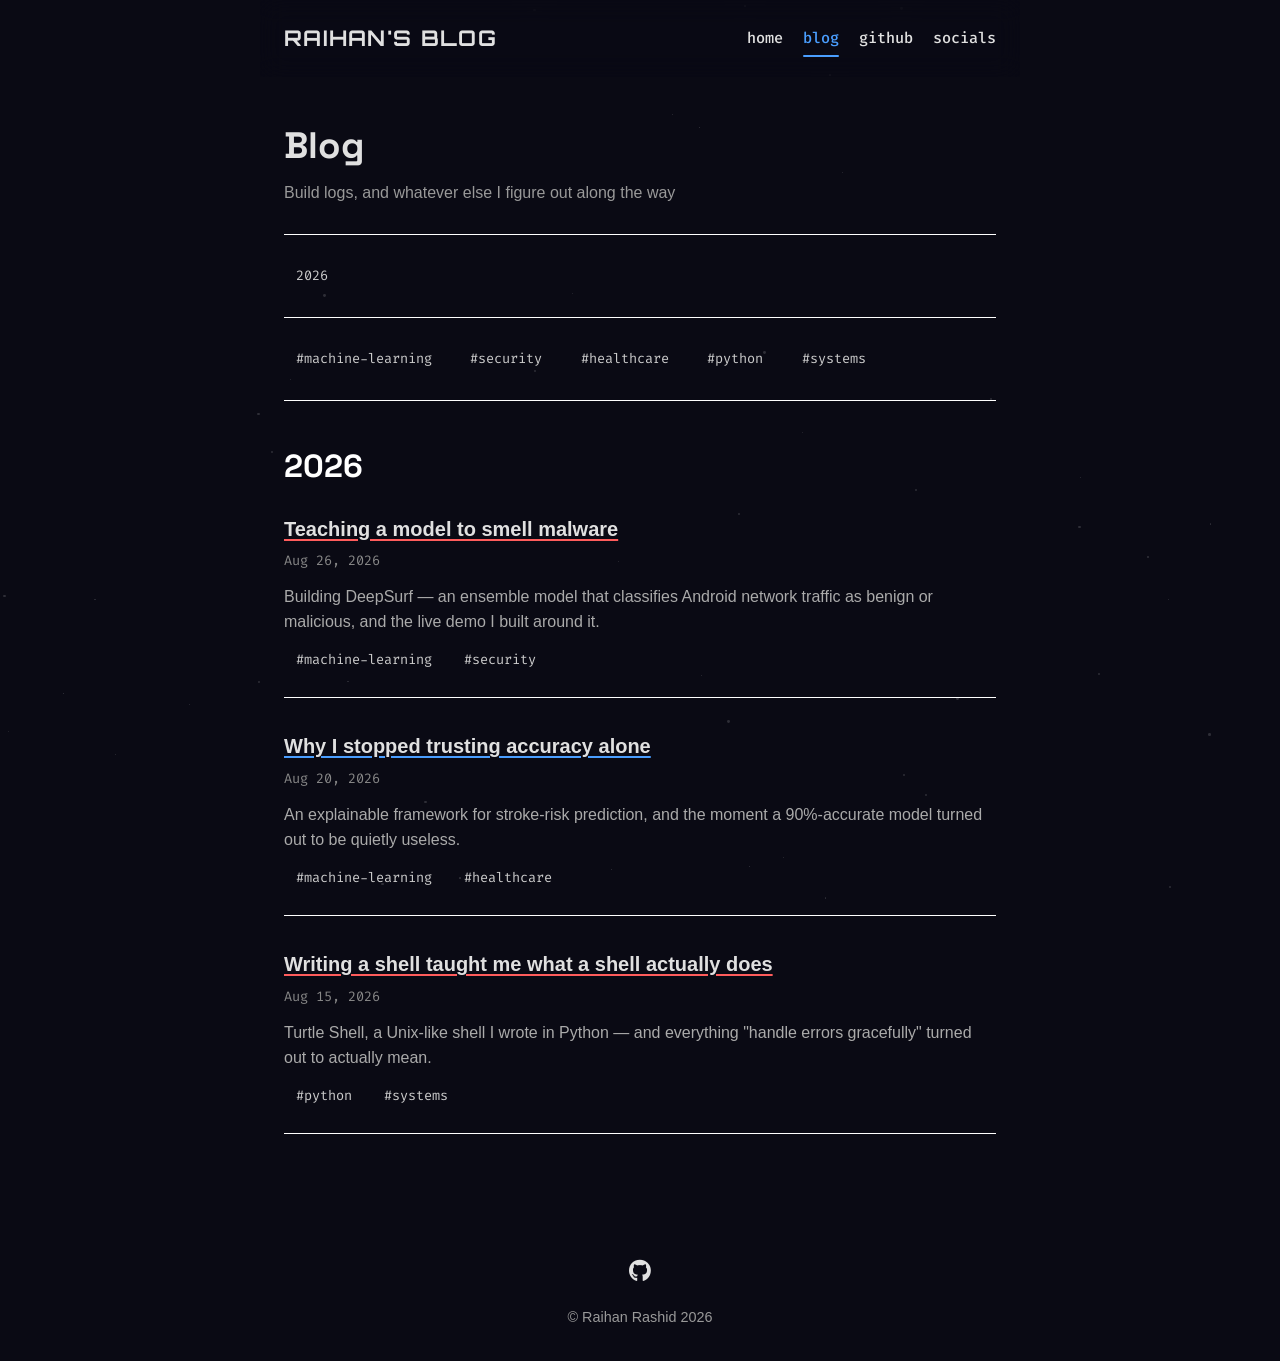
==== commit 1c55080d: "Update the portfolio interface" ====
--- a/blog.html
+++ b/blog.html
@@ -5,14 +5,14 @@
   <meta name="viewport" content="width=device-width, initial-scale=1.0, viewport-fit=cover">
   <title>Blog — Raihan Rashid</title>
 
-  <link rel="preload" href="styles.css?v=5.3" as="style">
-  <link rel="preload" href="script.js?v=5.3" as="script">
+  <link rel="preload" href="styles.css?v=5.5" as="style">
+  <link rel="preload" href="script.js?v=5.5" as="script">
 
-  <link rel="stylesheet" href="styles.css?v=5.3">
+  <link rel="stylesheet" href="styles.css?v=5.5">
   <link rel="stylesheet" href="https://cdnjs.cloudflare.com/ajax/libs/font-awesome/6.5.0/css/all.min.css">
   <link rel="preconnect" href="https://fonts.googleapis.com">
   <link rel="preconnect" href="https://fonts.gstatic.com" crossorigin>
-  <link href="https://fonts.googleapis.com/css2?family=Space+Grotesk:wght@500;700&family=Fira+Code:wght@400;500&display=swap" rel="stylesheet">
+  <link href="https://fonts.googleapis.com/css2?family=Space+Grotesk:wght@500;700&family=Fira+Code:wght@400;500&family=Orbitron:wght@600;700;800&display=swap" rel="stylesheet">
 
   <link rel="icon" href="tabphoto.ico" type="image/x-icon">
 
@@ -63,50 +63,51 @@
       <hr class="section-divider">
 
       <div class="tag-filter-bar">
-        <a href="blog.html" class="tag">#machine-learning</a>
-        <a href="blog.html" class="tag">#security</a>
-        <a href="blog.html" class="tag">#healthcare</a>
-        <a href="blog.html" class="tag">#python</a>
-        <a href="blog.html" class="tag">#systems</a>
+        <a href="blog.html?tag=machine-learning" class="tag">#machine-learning</a>
+        <a href="blog.html?tag=security" class="tag">#security</a>
+        <a href="blog.html?tag=healthcare" class="tag">#healthcare</a>
+        <a href="blog.html?tag=python" class="tag">#python</a>
+        <a href="blog.html?tag=systems" class="tag">#systems</a>
       </div>
 
       <hr class="section-divider">
 
       <h2 class="year-heading" id="year-2026">2026</h2>
-      <div class="post-list">
-        <div class="post-item">
+      <div id="filterStatus" class="filter-status" style="display:none;"></div>
+      <div class="post-list" id="postList">
+        <div class="post-item" data-tags="machine-learning security">
           <a href="blog/deepsurf.html" class="post-item-link">
             <h3 class="post-item-title rc-underline">Teaching a model to smell malware</h3>
             <p class="post-item-date">Aug 26, 2026</p>
             <p class="post-item-excerpt">Building DeepSurf — an ensemble model that classifies Android network traffic as benign or malicious, and the live demo I built around it.</p>
           </a>
           <div class="post-item-tags">
-            <a href="blog.html" class="tag">#machine-learning</a>
-            <a href="blog.html" class="tag">#security</a>
+            <a href="blog.html?tag=machine-learning" class="tag">#machine-learning</a>
+            <a href="blog.html?tag=security" class="tag">#security</a>
           </div>
         </div>
 
-        <div class="post-item">
+        <div class="post-item" data-tags="machine-learning healthcare">
           <a href="blog/stroke-prediction.html" class="post-item-link">
             <h3 class="post-item-title rc-underline">Why I stopped trusting accuracy alone</h3>
             <p class="post-item-date">Aug 20, 2026</p>
             <p class="post-item-excerpt">An explainable framework for stroke-risk prediction, and the moment a 90%-accurate model turned out to be quietly useless.</p>
           </a>
           <div class="post-item-tags">
-            <a href="blog.html" class="tag">#machine-learning</a>
-            <a href="blog.html" class="tag">#healthcare</a>
+            <a href="blog.html?tag=machine-learning" class="tag">#machine-learning</a>
+            <a href="blog.html?tag=healthcare" class="tag">#healthcare</a>
           </div>
         </div>
 
-        <div class="post-item">
+        <div class="post-item" data-tags="python systems">
           <a href="blog/turtle-shell.html" class="post-item-link">
             <h3 class="post-item-title rc-underline">Writing a shell taught me what a shell actually does</h3>
             <p class="post-item-date">Aug 15, 2026</p>
             <p class="post-item-excerpt">Turtle Shell, a Unix-like shell I wrote in Python — and everything "handle errors gracefully" turned out to actually mean.</p>
           </a>
           <div class="post-item-tags">
-            <a href="blog.html" class="tag">#python</a>
-            <a href="blog.html" class="tag">#systems</a>
+            <a href="blog.html?tag=python" class="tag">#python</a>
+            <a href="blog.html?tag=systems" class="tag">#systems</a>
           </div>
         </div>
       </div>
@@ -118,6 +119,6 @@
     <p>&copy; Raihan Rashid 2026</p>
   </footer>
 
-  <script src="script.js?v=5.3"></script>
+  <script src="script.js?v=5.5"></script>
 </body>
 </html>
--- a/styles.css
+++ b/styles.css
@@ -67,10 +67,11 @@
 
 .logo-wordmark {
   --logo-color: #e0e0e0;
-  font-family: 'Space Grotesk', -apple-system, sans-serif;
-  font-size: 1.5rem;
+  font-family: 'Orbitron', -apple-system, sans-serif;
+  font-size: 1.35rem;
   font-weight: 700;
-  letter-spacing: 0.02em;
+  letter-spacing: 0.06em;
+  text-transform: uppercase;
   color: var(--logo-color);
   transition: color 0.25s ease;
   display: inline-block;
@@ -170,10 +171,18 @@
 }
 
 .view-all-link {
-  display: inline-block;
+  display: block;
+  text-align: center;
   margin-top: 1rem;
-  margin-bottom: 2rem;
+  margin-bottom: 1.25rem;
   font-weight: 500;
+}
+
+.filter-status {
+  text-align: center;
+  font-family: 'Fira Code', monospace;
+  color: #999;
+  margin-bottom: 1.5rem;
 }
 
 /* Page title */
@@ -189,23 +198,59 @@
   margin-bottom: 1.75rem;
 }
 
-/* Tags — rounded pill chips, always real links */
+/* Tags — plain text; hovering draws a colored ring clockwise around
+   the tag, like YouTube's animated subscribe-button glow */
+@property --tag-angle {
+  syntax: '<angle>';
+  inherits: false;
+  initial-value: 0deg;
+}
+
 .tag {
-  --rc-color: #4a9eff;
+  --tag-angle: 0deg;
+  position: relative;
   display: inline-block;
-  font-family: 'Fira Code', monospace;
-  font-size: 0.8rem;
-  padding: 0.25rem 0.75rem;
+  line-height: 1;
+  font-family: 'Fira Code', monospace;
+  font-size: 0.85rem;
+  padding: 0.4rem 0.75rem;
   border-radius: 999px;
-  border: 1px solid var(--rc-color);
-  color: var(--rc-color);
+  color: #ccc;
   text-decoration: none;
   cursor: pointer;
-  transition: color 0.5s ease, border-color 0.5s ease, background-color 0.2s ease;
+  background: transparent;
+  transition: color 0.2s ease;
 }
 
 .tag:hover {
-  background-color: rgba(255, 255, 255, 0.06);
+  color: #fff;
+}
+
+.tag:before {
+  content: '';
+  position: absolute;
+  inset: 0;
+  border-radius: 999px;
+  border: 2px solid transparent;
+  background-image:
+    linear-gradient(var(--dark-bg), var(--dark-bg)),
+    conic-gradient(from 0deg, #4a9eff 0deg, #ff5c5c 60deg, #ff6ec7 120deg, #4ade80 180deg, #ff9a3d 240deg, #b388ff 300deg, #4a9eff 360deg);
+  background-origin: border-box;
+  background-clip: content-box, border-box;
+  -webkit-mask-image: conic-gradient(#000 calc(var(--tag-angle)), transparent 0deg);
+  mask-image: conic-gradient(#000 calc(var(--tag-angle)), transparent 0deg);
+  pointer-events: none;
+  transition: --tag-angle 0.6s ease;
+}
+
+.tag:hover:before {
+  --tag-angle: 360deg;
+}
+
+.tag.tag-active {
+  color: #fff;
+  font-weight: 600;
+  --tag-angle: 360deg;
 }
 
 .tag-filter-bar {
--- a/styles.css
+++ b/styles.css
@@ -67,10 +67,11 @@
 
 .logo-wordmark {
   --logo-color: #e0e0e0;
-  font-family: 'Space Grotesk', -apple-system, sans-serif;
-  font-size: 1.5rem;
+  font-family: 'Orbitron', -apple-system, sans-serif;
+  font-size: 1.35rem;
   font-weight: 700;
-  letter-spacing: 0.02em;
+  letter-spacing: 0.06em;
+  text-transform: uppercase;
   color: var(--logo-color);
   transition: color 0.25s ease;
   display: inline-block;
@@ -170,10 +171,18 @@
 }
 
 .view-all-link {
-  display: inline-block;
+  display: block;
+  text-align: center;
   margin-top: 1rem;
-  margin-bottom: 2rem;
+  margin-bottom: 1.25rem;
   font-weight: 500;
+}
+
+.filter-status {
+  text-align: center;
+  font-family: 'Fira Code', monospace;
+  color: #999;
+  margin-bottom: 1.5rem;
 }
 
 /* Page title */
@@ -189,23 +198,59 @@
   margin-bottom: 1.75rem;
 }
 
-/* Tags — rounded pill chips, always real links */
+/* Tags — plain text; hovering draws a colored ring clockwise around
+   the tag, like YouTube's animated subscribe-button glow */
+@property --tag-angle {
+  syntax: '<angle>';
+  inherits: false;
+  initial-value: 0deg;
+}
+
 .tag {
-  --rc-color: #4a9eff;
+  --tag-angle: 0deg;
+  position: relative;
   display: inline-block;
-  font-family: 'Fira Code', monospace;
-  font-size: 0.8rem;
-  padding: 0.25rem 0.75rem;
+  line-height: 1;
+  font-family: 'Fira Code', monospace;
+  font-size: 0.85rem;
+  padding: 0.4rem 0.75rem;
   border-radius: 999px;
-  border: 1px solid var(--rc-color);
-  color: var(--rc-color);
+  color: #ccc;
   text-decoration: none;
   cursor: pointer;
-  transition: color 0.5s ease, border-color 0.5s ease, background-color 0.2s ease;
+  background: transparent;
+  transition: color 0.2s ease;
 }
 
 .tag:hover {
-  background-color: rgba(255, 255, 255, 0.06);
+  color: #fff;
+}
+
+.tag:before {
+  content: '';
+  position: absolute;
+  inset: 0;
+  border-radius: 999px;
+  border: 2px solid transparent;
+  background-image:
+    linear-gradient(var(--dark-bg), var(--dark-bg)),
+    conic-gradient(from 0deg, #4a9eff 0deg, #ff5c5c 60deg, #ff6ec7 120deg, #4ade80 180deg, #ff9a3d 240deg, #b388ff 300deg, #4a9eff 360deg);
+  background-origin: border-box;
+  background-clip: content-box, border-box;
+  -webkit-mask-image: conic-gradient(#000 calc(var(--tag-angle)), transparent 0deg);
+  mask-image: conic-gradient(#000 calc(var(--tag-angle)), transparent 0deg);
+  pointer-events: none;
+  transition: --tag-angle 0.6s ease;
+}
+
+.tag:hover:before {
+  --tag-angle: 360deg;
+}
+
+.tag.tag-active {
+  color: #fff;
+  font-weight: 600;
+  --tag-angle: 360deg;
 }
 
 .tag-filter-bar {
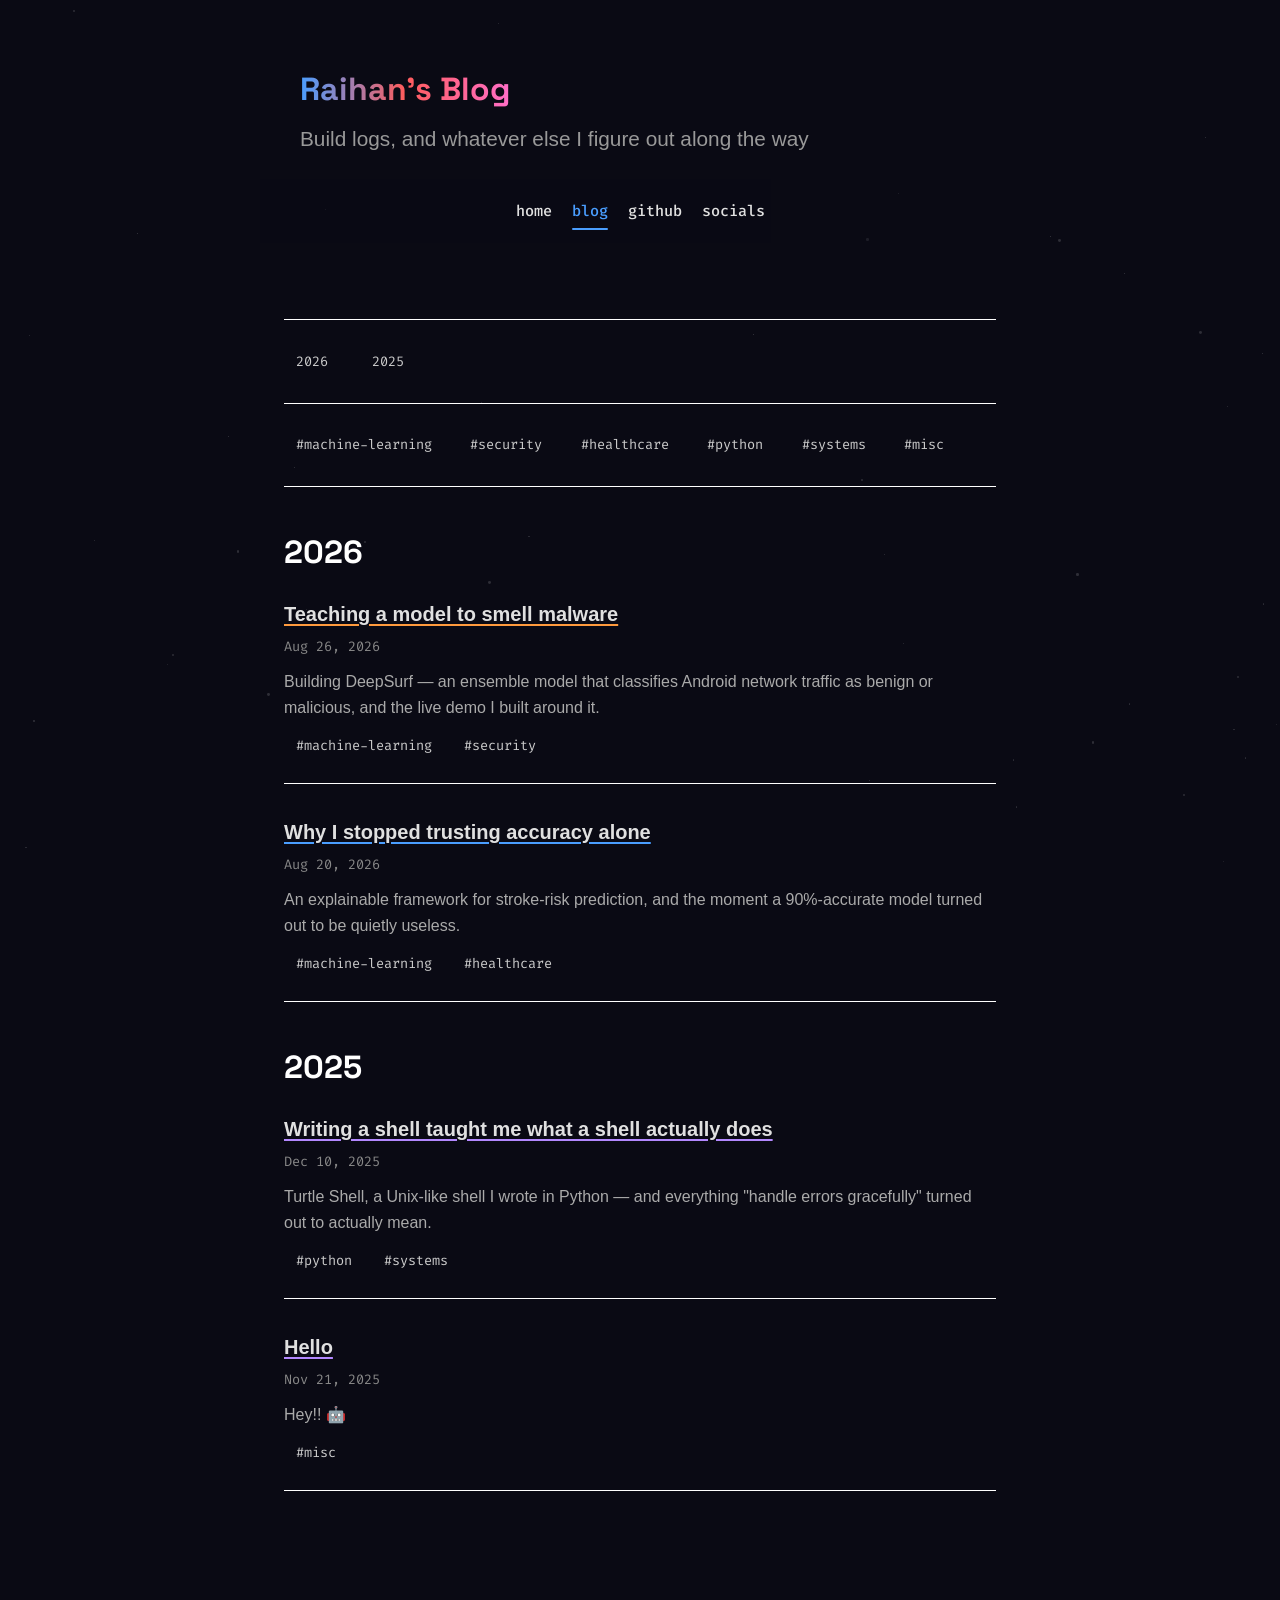
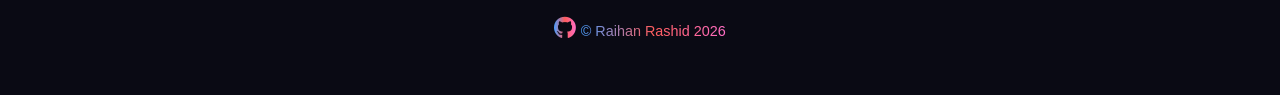
==== commit d5c79373: "Update the portfolio interface" ====
--- a/blog.html
+++ b/blog.html
@@ -5,10 +5,10 @@
   <meta name="viewport" content="width=device-width, initial-scale=1.0, viewport-fit=cover">
   <title>Blog — Raihan Rashid</title>
 
-  <link rel="preload" href="styles.css?v=5.5" as="style">
-  <link rel="preload" href="script.js?v=5.5" as="script">
+  <link rel="preload" href="styles.css?v=5.7" as="style">
+  <link rel="preload" href="script.js?v=5.7" as="script">
 
-  <link rel="stylesheet" href="styles.css?v=5.5">
+  <link rel="stylesheet" href="styles.css?v=5.7">
   <link rel="stylesheet" href="https://cdnjs.cloudflare.com/ajax/libs/font-awesome/6.5.0/css/all.min.css">
   <link rel="preconnect" href="https://fonts.googleapis.com">
   <link rel="preconnect" href="https://fonts.gstatic.com" crossorigin>
@@ -33,31 +33,28 @@
   <div class="space-bg" id="spaceBg"></div>
 
   <div class="container">
-    <header>
-      <div class="header-inner">
-        <div class="header-content">
-          <div class="logo-wordmark">Raihan's Blog</div>
-        </div>
+    <div class="hero">
+      <div class="logo-wordmark">Raihan's Blog</div>
+      <p class="hero-subtitle">Build logs, and whatever else I figure out along the way</p>
+    </div>
 
-        <div class="header-right">
-          <nav class="desktop-nav">
-            <a href="index.html" class="nav-link" data-value="home">home</a>
-            <a href="blog.html" class="nav-link" data-value="blog">blog</a>
-            <a href="https://github.com/rashidraihan" target="_blank" class="nav-link" data-value="github">github</a>
-            <a href="socials.html" class="nav-link" data-value="socials">socials</a>
-          </nav>
+    <nav class="site-nav">
+      <div class="nav-inner">
+        <div class="desktop-nav">
+          <a href="index.html" class="nav-link" data-value="home">home</a>
+          <a href="blog.html" class="nav-link" data-value="blog">blog</a>
+          <a href="https://github.com/rashidraihan" target="_blank" class="nav-link" data-value="github">github</a>
+          <a href="socials.html" class="nav-link" data-value="socials">socials</a>
         </div>
       </div>
-    </header>
+    </nav>
 
     <main>
-      <h1 class="page-title">Blog</h1>
-      <p class="page-subtitle">Build logs, and whatever else I figure out along the way</p>
-
       <hr class="section-divider">
 
       <div class="year-row">
         <a href="#year-2026" class="tag">2026</a>
+        <a href="#year-2025" class="tag">2025</a>
       </div>
 
       <hr class="section-divider">
@@ -68,49 +65,68 @@
         <a href="blog.html?tag=healthcare" class="tag">#healthcare</a>
         <a href="blog.html?tag=python" class="tag">#python</a>
         <a href="blog.html?tag=systems" class="tag">#systems</a>
+        <a href="blog.html?tag=misc" class="tag">#misc</a>
       </div>
 
       <hr class="section-divider">
 
-      <h2 class="year-heading" id="year-2026">2026</h2>
-      <div id="filterStatus" class="filter-status" style="display:none;"></div>
-      <div class="post-list" id="postList">
-        <div class="post-item" data-tags="machine-learning security">
-          <a href="blog/deepsurf.html" class="post-item-link">
-            <h3 class="post-item-title rc-underline">Teaching a model to smell malware</h3>
-            <p class="post-item-date">Aug 26, 2026</p>
-            <p class="post-item-excerpt">Building DeepSurf — an ensemble model that classifies Android network traffic as benign or malicious, and the live demo I built around it.</p>
-          </a>
-          <div class="post-item-tags">
-            <a href="blog.html?tag=machine-learning" class="tag">#machine-learning</a>
-            <a href="blog.html?tag=security" class="tag">#security</a>
+      <section class="year-block" data-year="2026">
+        <h2 class="year-heading" id="year-2026">2026</h2>
+        <div id="filterStatus" class="filter-status" style="display:none;"></div>
+        <div class="post-list">
+          <div class="post-item" data-tags="machine-learning security">
+            <a href="blog/deepsurf.html" class="post-item-link">
+              <h3 class="post-item-title rc-underline">Teaching a model to smell malware</h3>
+              <p class="post-item-date">Aug 26, 2026</p>
+              <p class="post-item-excerpt">Building DeepSurf — an ensemble model that classifies Android network traffic as benign or malicious, and the live demo I built around it.</p>
+            </a>
+            <div class="post-item-tags">
+              <a href="blog.html?tag=machine-learning" class="tag">#machine-learning</a>
+              <a href="blog.html?tag=security" class="tag">#security</a>
+            </div>
+          </div>
+
+          <div class="post-item" data-tags="machine-learning healthcare">
+            <a href="blog/stroke-prediction.html" class="post-item-link">
+              <h3 class="post-item-title rc-underline">Why I stopped trusting accuracy alone</h3>
+              <p class="post-item-date">Aug 20, 2026</p>
+              <p class="post-item-excerpt">An explainable framework for stroke-risk prediction, and the moment a 90%-accurate model turned out to be quietly useless.</p>
+            </a>
+            <div class="post-item-tags">
+              <a href="blog.html?tag=machine-learning" class="tag">#machine-learning</a>
+              <a href="blog.html?tag=healthcare" class="tag">#healthcare</a>
+            </div>
           </div>
         </div>
+      </section>
 
-        <div class="post-item" data-tags="machine-learning healthcare">
-          <a href="blog/stroke-prediction.html" class="post-item-link">
-            <h3 class="post-item-title rc-underline">Why I stopped trusting accuracy alone</h3>
-            <p class="post-item-date">Aug 20, 2026</p>
-            <p class="post-item-excerpt">An explainable framework for stroke-risk prediction, and the moment a 90%-accurate model turned out to be quietly useless.</p>
-          </a>
-          <div class="post-item-tags">
-            <a href="blog.html?tag=machine-learning" class="tag">#machine-learning</a>
-            <a href="blog.html?tag=healthcare" class="tag">#healthcare</a>
+      <section class="year-block" data-year="2025">
+        <h2 class="year-heading" id="year-2025">2025</h2>
+        <div class="post-list">
+          <div class="post-item" data-tags="python systems">
+            <a href="blog/turtle-shell.html" class="post-item-link">
+              <h3 class="post-item-title rc-underline">Writing a shell taught me what a shell actually does</h3>
+              <p class="post-item-date">Dec 10, 2025</p>
+              <p class="post-item-excerpt">Turtle Shell, a Unix-like shell I wrote in Python — and everything "handle errors gracefully" turned out to actually mean.</p>
+            </a>
+            <div class="post-item-tags">
+              <a href="blog.html?tag=python" class="tag">#python</a>
+              <a href="blog.html?tag=systems" class="tag">#systems</a>
+            </div>
+          </div>
+
+          <div class="post-item" data-tags="misc">
+            <a href="blog/hello.html" class="post-item-link">
+              <h3 class="post-item-title rc-underline">Hello</h3>
+              <p class="post-item-date">Nov 21, 2025</p>
+              <p class="post-item-excerpt">Hey!! 🤖</p>
+            </a>
+            <div class="post-item-tags">
+              <a href="blog.html?tag=misc" class="tag">#misc</a>
+            </div>
           </div>
         </div>
-
-        <div class="post-item" data-tags="python systems">
-          <a href="blog/turtle-shell.html" class="post-item-link">
-            <h3 class="post-item-title rc-underline">Writing a shell taught me what a shell actually does</h3>
-            <p class="post-item-date">Aug 15, 2026</p>
-            <p class="post-item-excerpt">Turtle Shell, a Unix-like shell I wrote in Python — and everything "handle errors gracefully" turned out to actually mean.</p>
-          </a>
-          <div class="post-item-tags">
-            <a href="blog.html?tag=python" class="tag">#python</a>
-            <a href="blog.html?tag=systems" class="tag">#systems</a>
-          </div>
-        </div>
-      </div>
+      </section>
     </main>
   </div>
 
@@ -119,6 +135,6 @@
     <p>&copy; Raihan Rashid 2026</p>
   </footer>
 
-  <script src="script.js?v=5.5"></script>
+  <script src="script.js?v=5.7"></script>
 </body>
 </html>
--- a/styles.css
+++ b/styles.css
@@ -39,48 +39,49 @@
   padding: 0 1.5rem;
 }
 
-/* Header — sticky, blurred, low-opacity, stays fixed in shape while scrolling */
-header {
+/* Hero — brand name + subtitle, scrolls normally with the page,
+   never sticky, never moves with the nav bar. Sits slightly right
+   and lower on desktop (not on mobile — see responsive section). */
+.hero {
+  padding: 4rem 1.5rem 1.5rem 2.5rem;
+  margin: 0 -1.5rem;
+}
+
+.logo-wordmark {
+  font-family: 'Space Grotesk', -apple-system, sans-serif;
+  font-size: 2rem;
+  font-weight: 700;
+  display: inline-block;
+  white-space: nowrap;
+  cursor: default;
+  background: linear-gradient(90deg, #4a9eff, #ff5c5c, #ff6ec7, #4ade80, #ff9a3d, #b388ff, #4a9eff);
+  background-size: 300% auto;
+  -webkit-background-clip: text;
+  background-clip: text;
+  color: transparent;
+  animation: rainbowFlow 7s linear infinite;
+}
+
+.hero-subtitle {
+  color: #999;
+  font-size: 1.3rem;
+  margin-top: 0.4rem;
+}
+
+/* Nav bar — sticky, low-opacity tint (no blur) so content behind it
+   stays fully readable while scrolling, just slightly faded */
+.site-nav {
   position: sticky;
   top: 0;
   z-index: 100;
-  padding: 1.25rem 1.5rem;
-  background-color: rgba(10, 10, 20, 0.35);
-  backdrop-filter: blur(12px);
-  -webkit-backdrop-filter: blur(12px);
-  margin: 0 -1.5rem;
-}
-
-.header-inner {
-  display: flex;
-  justify-content: space-between;
-  align-items: center;
-  flex-wrap: wrap;
-  gap: 1rem;
-}
-
-.header-content {
-  display: flex;
-  align-items: center;
-  gap: 1.5rem;
-}
-
-.logo-wordmark {
-  --logo-color: #e0e0e0;
-  font-family: 'Orbitron', -apple-system, sans-serif;
-  font-size: 1.35rem;
-  font-weight: 700;
-  letter-spacing: 0.06em;
-  text-transform: uppercase;
-  color: var(--logo-color);
-  transition: color 0.25s ease;
-  display: inline-block;
-  cursor: default;
-}
-
-.header-right {
-  display: flex;
-  align-items: center;
+  padding: 0.85rem 1.5rem;
+  margin: 0 -1.5rem 0.5rem;
+  background-color: rgba(10, 10, 20, 0.45);
+}
+
+.nav-inner {
+  display: flex;
+  justify-content: center;
 }
 
 /* Navigation — plain text, monospace, no icons */
@@ -156,11 +157,13 @@
 
 .intro {
   margin-bottom: 3rem;
-  font-size: 1.05rem;
+  font-family: 'Fira Code', monospace;
+  font-size: 1.1rem;
+  line-height: 1.75;
 }
 
 .intro p {
-  margin-bottom: 1rem;
+  margin-bottom: 1.1rem;
 }
 
 /* Homepage post teaser */
@@ -199,7 +202,9 @@
 }
 
 /* Tags — plain text; hovering draws a colored ring clockwise around
-   the tag, like YouTube's animated subscribe-button glow */
+   the tag, like YouTube's animated subscribe-button glow. The ring's
+   colors continuously rotate while hovered, starting from a random
+   point each time (driven by --hue-rotate, set via JS). */
 @property --tag-angle {
   syntax: '<angle>';
   inherits: false;
@@ -208,6 +213,7 @@
 
 .tag {
   --tag-angle: 0deg;
+  --hue-rotate: 0deg;
   position: relative;
   display: inline-block;
   line-height: 1;
@@ -230,11 +236,12 @@
   content: '';
   position: absolute;
   inset: 0;
+  z-index: -1;
   border-radius: 999px;
   border: 2px solid transparent;
   background-image:
     linear-gradient(var(--dark-bg), var(--dark-bg)),
-    conic-gradient(from 0deg, #4a9eff 0deg, #ff5c5c 60deg, #ff6ec7 120deg, #4ade80 180deg, #ff9a3d 240deg, #b388ff 300deg, #4a9eff 360deg);
+    conic-gradient(from var(--hue-rotate), #4a9eff 0deg, #ff5c5c 60deg, #ff6ec7 120deg, #4ade80 180deg, #ff9a3d 240deg, #b388ff 300deg, #4a9eff 360deg);
   background-origin: border-box;
   background-clip: content-box, border-box;
   -webkit-mask-image: conic-gradient(#000 calc(var(--tag-angle)), transparent 0deg);
@@ -243,7 +250,8 @@
   transition: --tag-angle 0.6s ease;
 }
 
-.tag:hover:before {
+.tag:hover:before,
+.tag.tag-tap:before {
   --tag-angle: 360deg;
 }
 
@@ -379,7 +387,10 @@
 }
 
 .post p {
-  margin-bottom: 1.2rem;
+  margin-bottom: 1.3rem;
+  font-family: 'Fira Code', monospace;
+  font-size: 1.05rem;
+  line-height: 1.75;
 }
 
 .post code {
@@ -417,23 +428,35 @@
   margin: 0 0.6rem;
 }
 
-/* Footer — plain, no color cycling */
+/* Footer — same continuous flowing rainbow gradient as the logo */
 footer {
   padding: 3rem 0 2rem;
   text-align: center;
 }
 
+.footer-github,
+footer p {
+  display: inline-block;
+  background: linear-gradient(90deg, #4a9eff, #ff5c5c, #ff6ec7, #4ade80, #ff9a3d, #b388ff, #4a9eff);
+  background-size: 300% auto;
+  -webkit-background-clip: text;
+  background-clip: text;
+  color: transparent;
+  animation: rainbowFlow 7s linear infinite;
+}
+
 .footer-github {
   font-size: 1.4rem;
-  display: inline-block;
   margin-bottom: 1rem;
   text-decoration: none;
-  color: var(--dark-text);
 }
 
 footer p {
   font-size: 0.9rem;
-  color: #999;
+}
+
+@keyframes rainbowFlow {
+  to { background-position: 300% center; }
 }
 
 /* Space background */
@@ -472,23 +495,26 @@
 
 /* Responsive */
 @media (max-width: 768px) {
-  header {
-    padding: 1rem 1.25rem;
-  }
-
-  .header-content {
-    flex: 1;
+  .hero {
+    padding: 1.5rem 1.25rem 1.25rem;
+    margin: 0 -1.25rem;
+  }
+
+  .site-nav {
+    padding: 0.75rem 1.25rem;
+    margin: 0 -1.25rem 0.5rem;
+  }
+
+  .logo-wordmark {
+    font-size: 1.4rem;
+  }
+
+  .hero-subtitle {
+    font-size: 0.9rem;
   }
 
   .desktop-nav {
-    width: 100%;
-    justify-content: center;
-    gap: 1rem;
-    margin-top: 0.75rem;
-  }
-
-  .logo-wordmark {
-    font-size: 1.25rem;
+    gap: 0.85rem;
   }
 
   .page-title {
@@ -502,4 +528,18 @@
   .post-title {
     font-size: 1.6rem;
   }
+
+  .intro {
+    font-size: 1rem;
+  }
+
+  .post p {
+    font-size: 0.98rem;
+  }
+}
+
+@media (max-width: 400px) {
+  .logo-wordmark {
+    font-size: 1.15rem;
+  }
 }
--- a/styles.css
+++ b/styles.css
@@ -39,48 +39,49 @@
   padding: 0 1.5rem;
 }
 
-/* Header — sticky, blurred, low-opacity, stays fixed in shape while scrolling */
-header {
+/* Hero — brand name + subtitle, scrolls normally with the page,
+   never sticky, never moves with the nav bar. Sits slightly right
+   and lower on desktop (not on mobile — see responsive section). */
+.hero {
+  padding: 4rem 1.5rem 1.5rem 2.5rem;
+  margin: 0 -1.5rem;
+}
+
+.logo-wordmark {
+  font-family: 'Space Grotesk', -apple-system, sans-serif;
+  font-size: 2rem;
+  font-weight: 700;
+  display: inline-block;
+  white-space: nowrap;
+  cursor: default;
+  background: linear-gradient(90deg, #4a9eff, #ff5c5c, #ff6ec7, #4ade80, #ff9a3d, #b388ff, #4a9eff);
+  background-size: 300% auto;
+  -webkit-background-clip: text;
+  background-clip: text;
+  color: transparent;
+  animation: rainbowFlow 7s linear infinite;
+}
+
+.hero-subtitle {
+  color: #999;
+  font-size: 1.3rem;
+  margin-top: 0.4rem;
+}
+
+/* Nav bar — sticky, low-opacity tint (no blur) so content behind it
+   stays fully readable while scrolling, just slightly faded */
+.site-nav {
   position: sticky;
   top: 0;
   z-index: 100;
-  padding: 1.25rem 1.5rem;
-  background-color: rgba(10, 10, 20, 0.35);
-  backdrop-filter: blur(12px);
-  -webkit-backdrop-filter: blur(12px);
-  margin: 0 -1.5rem;
-}
-
-.header-inner {
-  display: flex;
-  justify-content: space-between;
-  align-items: center;
-  flex-wrap: wrap;
-  gap: 1rem;
-}
-
-.header-content {
-  display: flex;
-  align-items: center;
-  gap: 1.5rem;
-}
-
-.logo-wordmark {
-  --logo-color: #e0e0e0;
-  font-family: 'Orbitron', -apple-system, sans-serif;
-  font-size: 1.35rem;
-  font-weight: 700;
-  letter-spacing: 0.06em;
-  text-transform: uppercase;
-  color: var(--logo-color);
-  transition: color 0.25s ease;
-  display: inline-block;
-  cursor: default;
-}
-
-.header-right {
-  display: flex;
-  align-items: center;
+  padding: 0.85rem 1.5rem;
+  margin: 0 -1.5rem 0.5rem;
+  background-color: rgba(10, 10, 20, 0.45);
+}
+
+.nav-inner {
+  display: flex;
+  justify-content: center;
 }
 
 /* Navigation — plain text, monospace, no icons */
@@ -156,11 +157,13 @@
 
 .intro {
   margin-bottom: 3rem;
-  font-size: 1.05rem;
+  font-family: 'Fira Code', monospace;
+  font-size: 1.1rem;
+  line-height: 1.75;
 }
 
 .intro p {
-  margin-bottom: 1rem;
+  margin-bottom: 1.1rem;
 }
 
 /* Homepage post teaser */
@@ -199,7 +202,9 @@
 }
 
 /* Tags — plain text; hovering draws a colored ring clockwise around
-   the tag, like YouTube's animated subscribe-button glow */
+   the tag, like YouTube's animated subscribe-button glow. The ring's
+   colors continuously rotate while hovered, starting from a random
+   point each time (driven by --hue-rotate, set via JS). */
 @property --tag-angle {
   syntax: '<angle>';
   inherits: false;
@@ -208,6 +213,7 @@
 
 .tag {
   --tag-angle: 0deg;
+  --hue-rotate: 0deg;
   position: relative;
   display: inline-block;
   line-height: 1;
@@ -230,11 +236,12 @@
   content: '';
   position: absolute;
   inset: 0;
+  z-index: -1;
   border-radius: 999px;
   border: 2px solid transparent;
   background-image:
     linear-gradient(var(--dark-bg), var(--dark-bg)),
-    conic-gradient(from 0deg, #4a9eff 0deg, #ff5c5c 60deg, #ff6ec7 120deg, #4ade80 180deg, #ff9a3d 240deg, #b388ff 300deg, #4a9eff 360deg);
+    conic-gradient(from var(--hue-rotate), #4a9eff 0deg, #ff5c5c 60deg, #ff6ec7 120deg, #4ade80 180deg, #ff9a3d 240deg, #b388ff 300deg, #4a9eff 360deg);
   background-origin: border-box;
   background-clip: content-box, border-box;
   -webkit-mask-image: conic-gradient(#000 calc(var(--tag-angle)), transparent 0deg);
@@ -243,7 +250,8 @@
   transition: --tag-angle 0.6s ease;
 }
 
-.tag:hover:before {
+.tag:hover:before,
+.tag.tag-tap:before {
   --tag-angle: 360deg;
 }
 
@@ -379,7 +387,10 @@
 }
 
 .post p {
-  margin-bottom: 1.2rem;
+  margin-bottom: 1.3rem;
+  font-family: 'Fira Code', monospace;
+  font-size: 1.05rem;
+  line-height: 1.75;
 }
 
 .post code {
@@ -417,23 +428,35 @@
   margin: 0 0.6rem;
 }
 
-/* Footer — plain, no color cycling */
+/* Footer — same continuous flowing rainbow gradient as the logo */
 footer {
   padding: 3rem 0 2rem;
   text-align: center;
 }
 
+.footer-github,
+footer p {
+  display: inline-block;
+  background: linear-gradient(90deg, #4a9eff, #ff5c5c, #ff6ec7, #4ade80, #ff9a3d, #b388ff, #4a9eff);
+  background-size: 300% auto;
+  -webkit-background-clip: text;
+  background-clip: text;
+  color: transparent;
+  animation: rainbowFlow 7s linear infinite;
+}
+
 .footer-github {
   font-size: 1.4rem;
-  display: inline-block;
   margin-bottom: 1rem;
   text-decoration: none;
-  color: var(--dark-text);
 }
 
 footer p {
   font-size: 0.9rem;
-  color: #999;
+}
+
+@keyframes rainbowFlow {
+  to { background-position: 300% center; }
 }
 
 /* Space background */
@@ -472,23 +495,26 @@
 
 /* Responsive */
 @media (max-width: 768px) {
-  header {
-    padding: 1rem 1.25rem;
-  }
-
-  .header-content {
-    flex: 1;
+  .hero {
+    padding: 1.5rem 1.25rem 1.25rem;
+    margin: 0 -1.25rem;
+  }
+
+  .site-nav {
+    padding: 0.75rem 1.25rem;
+    margin: 0 -1.25rem 0.5rem;
+  }
+
+  .logo-wordmark {
+    font-size: 1.4rem;
+  }
+
+  .hero-subtitle {
+    font-size: 0.9rem;
   }
 
   .desktop-nav {
-    width: 100%;
-    justify-content: center;
-    gap: 1rem;
-    margin-top: 0.75rem;
-  }
-
-  .logo-wordmark {
-    font-size: 1.25rem;
+    gap: 0.85rem;
   }
 
   .page-title {
@@ -502,4 +528,18 @@
   .post-title {
     font-size: 1.6rem;
   }
+
+  .intro {
+    font-size: 1rem;
+  }
+
+  .post p {
+    font-size: 0.98rem;
+  }
+}
+
+@media (max-width: 400px) {
+  .logo-wordmark {
+    font-size: 1.15rem;
+  }
 }
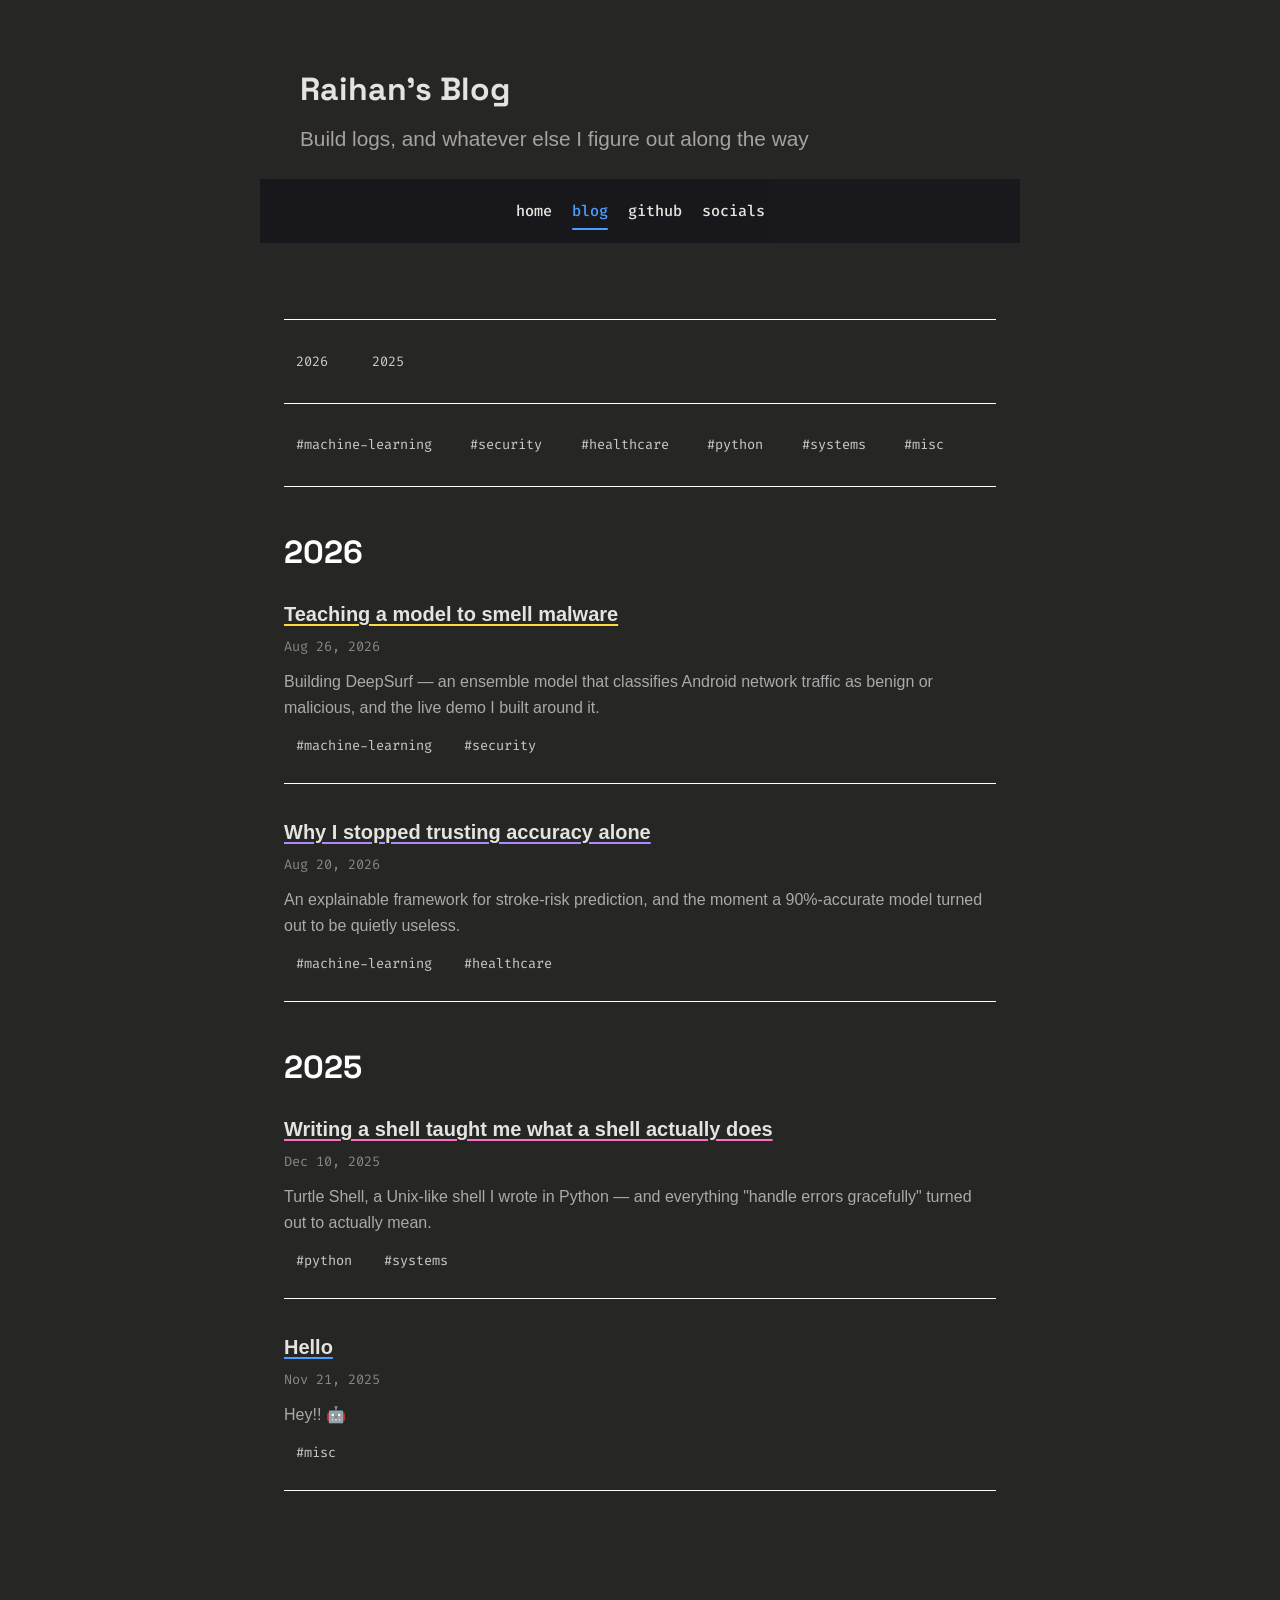
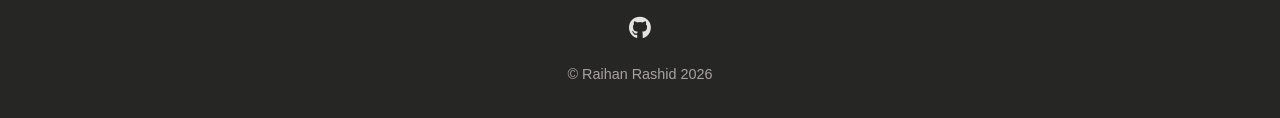
==== commit 85c24cf5: "Static branding, fix footer stacking bug, fix mobile year-tag ring, new dark theme" ====
--- a/blog.html
+++ b/blog.html
@@ -5,10 +5,10 @@
   <meta name="viewport" content="width=device-width, initial-scale=1.0, viewport-fit=cover">
   <title>Blog — Raihan Rashid</title>
 
-  <link rel="preload" href="styles.css?v=5.7" as="style">
-  <link rel="preload" href="script.js?v=5.7" as="script">
+  <link rel="preload" href="styles.css?v=5.8" as="style">
+  <link rel="preload" href="script.js?v=5.8" as="script">
 
-  <link rel="stylesheet" href="styles.css?v=5.7">
+  <link rel="stylesheet" href="styles.css?v=5.8">
   <link rel="stylesheet" href="https://cdnjs.cloudflare.com/ajax/libs/font-awesome/6.5.0/css/all.min.css">
   <link rel="preconnect" href="https://fonts.googleapis.com">
   <link rel="preconnect" href="https://fonts.gstatic.com" crossorigin>
@@ -131,10 +131,10 @@
   </div>
 
   <footer>
-    <a href="https://github.com/rashidraihan" target="_blank" class="footer-github"><i class="fab fa-github"></i></a>
+    <a href="https://github.com/rashidraihan/rashidraihan.github.io" target="_blank" class="footer-github"><i class="fab fa-github"></i></a>
     <p>&copy; Raihan Rashid 2026</p>
   </footer>
 
-  <script src="script.js?v=5.7"></script>
+  <script src="script.js?v=5.8"></script>
 </body>
 </html>
--- a/styles.css
+++ b/styles.css
@@ -1,7 +1,7 @@
 :root {
-  --dark-bg: #0a0a14;
-  --dark-text: #e0e0e0;
-  --card-dark: #151522;
+  --dark-bg: #262624;
+  --dark-text: #e5e3df;
+  --card-dark: #30302e;
   --line: #ffffff;
 }
 
@@ -54,16 +54,11 @@
   display: inline-block;
   white-space: nowrap;
   cursor: default;
-  background: linear-gradient(90deg, #4a9eff, #ff5c5c, #ff6ec7, #4ade80, #ff9a3d, #b388ff, #4a9eff);
-  background-size: 300% auto;
-  -webkit-background-clip: text;
-  background-clip: text;
-  color: transparent;
-  animation: rainbowFlow 7s linear infinite;
+  color: #e5e3df;
 }
 
 .hero-subtitle {
-  color: #999;
+  color: #a8a29e;
   font-size: 1.3rem;
   margin-top: 0.4rem;
 }
@@ -197,7 +192,7 @@
 }
 
 .page-subtitle {
-  color: #999;
+  color: #a8a29e;
   margin-bottom: 1.75rem;
 }
 
@@ -428,35 +423,23 @@
   margin: 0 0.6rem;
 }
 
-/* Footer — same continuous flowing rainbow gradient as the logo */
+/* Footer — plain, static, icon stacked above the copyright line */
 footer {
   padding: 3rem 0 2rem;
   text-align: center;
 }
 
-.footer-github,
-footer p {
+.footer-github {
   display: inline-block;
-  background: linear-gradient(90deg, #4a9eff, #ff5c5c, #ff6ec7, #4ade80, #ff9a3d, #b388ff, #4a9eff);
-  background-size: 300% auto;
-  -webkit-background-clip: text;
-  background-clip: text;
-  color: transparent;
-  animation: rainbowFlow 7s linear infinite;
-}
-
-.footer-github {
   font-size: 1.4rem;
   margin-bottom: 1rem;
   text-decoration: none;
+  color: #e5e3df;
 }
 
 footer p {
   font-size: 0.9rem;
-}
-
-@keyframes rainbowFlow {
-  to { background-position: 300% center; }
+  color: #a8a29e;
 }
 
 /* Space background */
--- a/styles.css
+++ b/styles.css
@@ -1,7 +1,7 @@
 :root {
-  --dark-bg: #0a0a14;
-  --dark-text: #e0e0e0;
-  --card-dark: #151522;
+  --dark-bg: #262624;
+  --dark-text: #e5e3df;
+  --card-dark: #30302e;
   --line: #ffffff;
 }
 
@@ -54,16 +54,11 @@
   display: inline-block;
   white-space: nowrap;
   cursor: default;
-  background: linear-gradient(90deg, #4a9eff, #ff5c5c, #ff6ec7, #4ade80, #ff9a3d, #b388ff, #4a9eff);
-  background-size: 300% auto;
-  -webkit-background-clip: text;
-  background-clip: text;
-  color: transparent;
-  animation: rainbowFlow 7s linear infinite;
+  color: #e5e3df;
 }
 
 .hero-subtitle {
-  color: #999;
+  color: #a8a29e;
   font-size: 1.3rem;
   margin-top: 0.4rem;
 }
@@ -197,7 +192,7 @@
 }
 
 .page-subtitle {
-  color: #999;
+  color: #a8a29e;
   margin-bottom: 1.75rem;
 }
 
@@ -428,35 +423,23 @@
   margin: 0 0.6rem;
 }
 
-/* Footer — same continuous flowing rainbow gradient as the logo */
+/* Footer — plain, static, icon stacked above the copyright line */
 footer {
   padding: 3rem 0 2rem;
   text-align: center;
 }
 
-.footer-github,
-footer p {
+.footer-github {
   display: inline-block;
-  background: linear-gradient(90deg, #4a9eff, #ff5c5c, #ff6ec7, #4ade80, #ff9a3d, #b388ff, #4a9eff);
-  background-size: 300% auto;
-  -webkit-background-clip: text;
-  background-clip: text;
-  color: transparent;
-  animation: rainbowFlow 7s linear infinite;
-}
-
-.footer-github {
   font-size: 1.4rem;
   margin-bottom: 1rem;
   text-decoration: none;
+  color: #e5e3df;
 }
 
 footer p {
   font-size: 0.9rem;
-}
-
-@keyframes rainbowFlow {
-  to { background-position: 300% center; }
+  color: #a8a29e;
 }
 
 /* Space background */
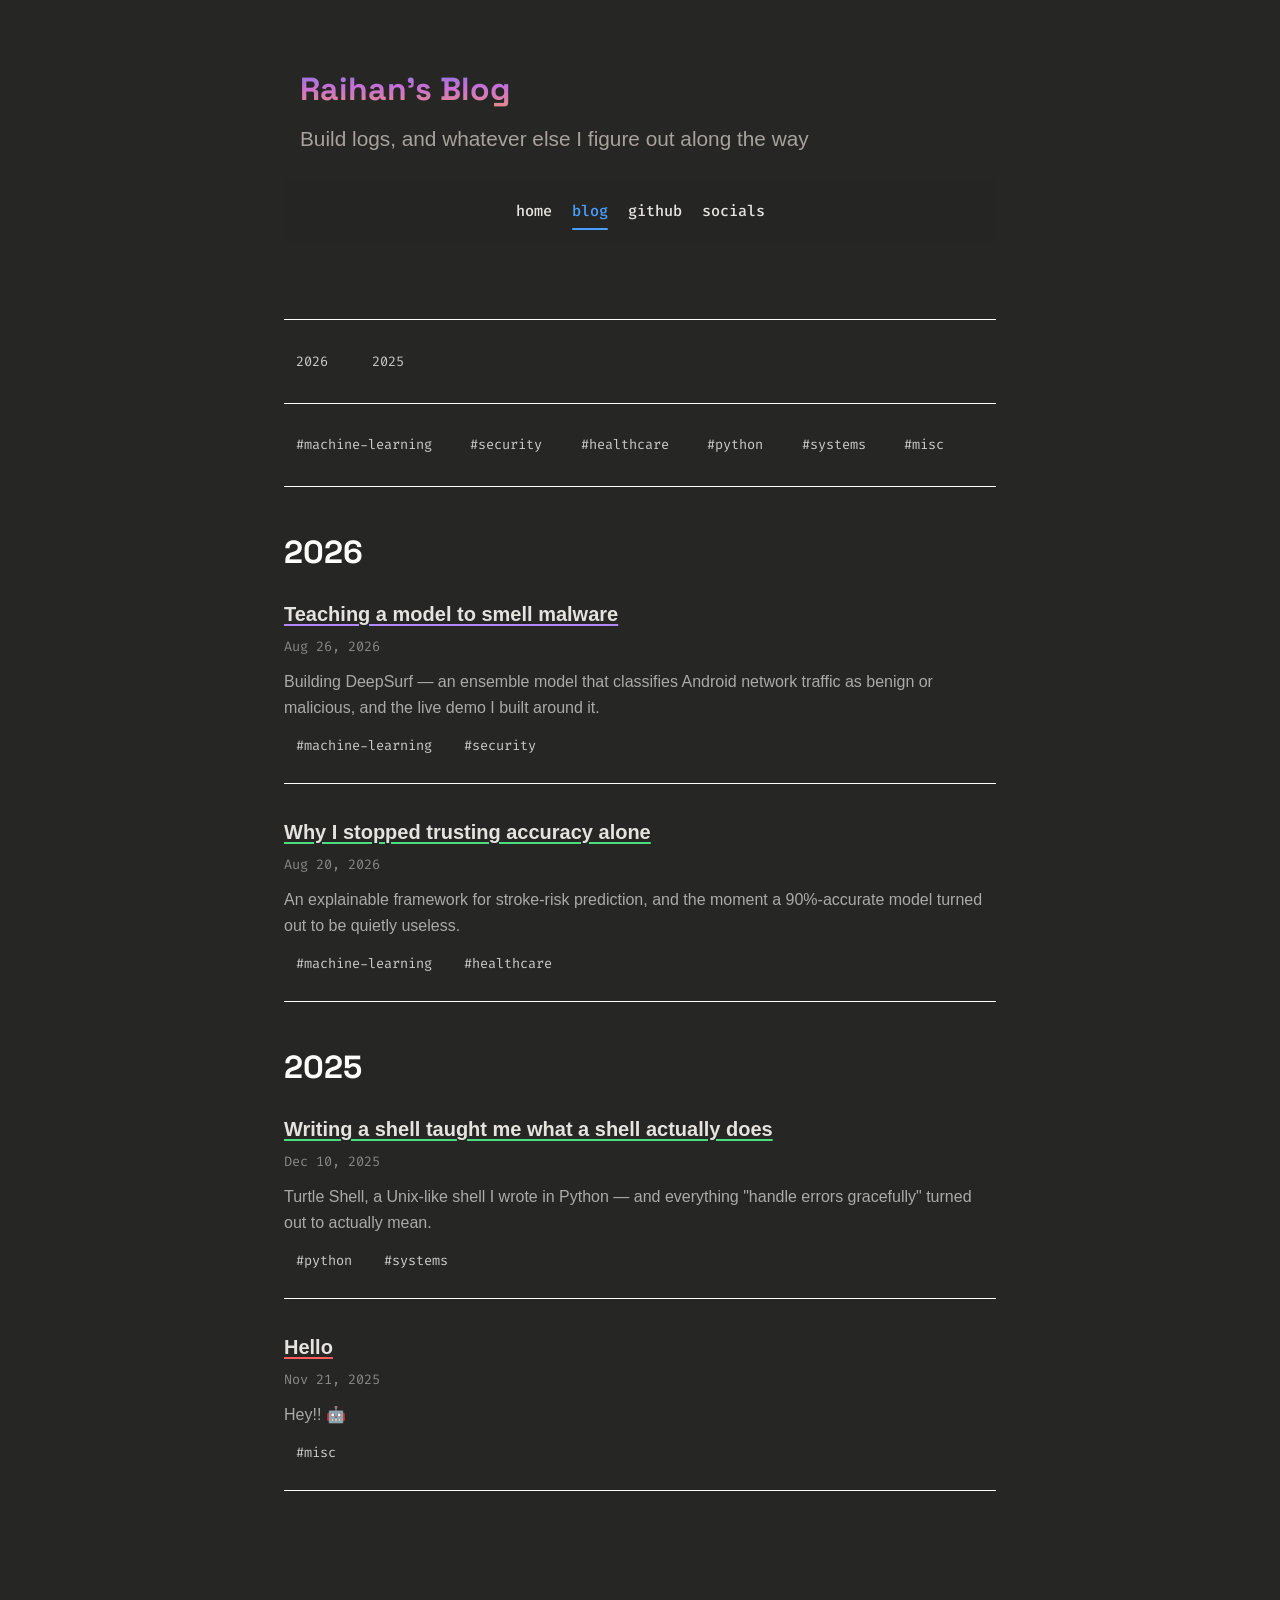
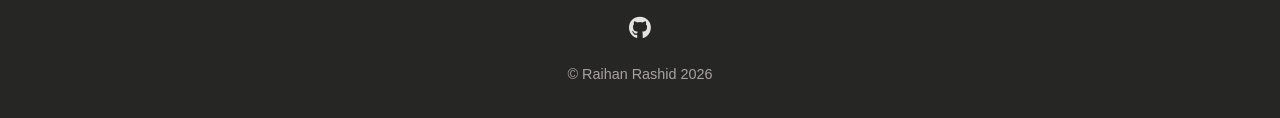
==== commit bffef3c6: "Static branding, fix nav bar, new theme for head" ====
--- a/blog.html
+++ b/blog.html
@@ -5,10 +5,10 @@
   <meta name="viewport" content="width=device-width, initial-scale=1.0, viewport-fit=cover">
   <title>Blog — Raihan Rashid</title>
 
-  <link rel="preload" href="styles.css?v=5.8" as="style">
-  <link rel="preload" href="script.js?v=5.8" as="script">
+  <link rel="preload" href="styles.css?v=5.9" as="style">
+  <link rel="preload" href="script.js?v=5.9" as="script">
 
-  <link rel="stylesheet" href="styles.css?v=5.8">
+  <link rel="stylesheet" href="styles.css?v=5.9">
   <link rel="stylesheet" href="https://cdnjs.cloudflare.com/ajax/libs/font-awesome/6.5.0/css/all.min.css">
   <link rel="preconnect" href="https://fonts.googleapis.com">
   <link rel="preconnect" href="https://fonts.gstatic.com" crossorigin>
@@ -17,7 +17,20 @@
   <link rel="icon" href="tabphoto.ico" type="image/x-icon">
 
   <meta name="color-scheme" content="dark">
-  <meta name="theme-color" content="#0a0a14">
+  <meta name="theme-color" content="#262624">
+
+  <meta name="description" content="Build logs and write-ups on machine learning, security, and systems programming by Raihan Rashid.">
+
+  <meta property="og:title" content="Blog — Raihan Rashid">
+  <meta property="og:description" content="Build logs and write-ups on machine learning, security, and systems programming by Raihan Rashid.">
+  <meta property="og:type" content="website">
+  <meta property="og:url" content="https://rashidraihan.github.io/blog.html">
+  <meta property="og:image" content="https://rashidraihan.github.io/images/projects/deepsurf.png">
+
+  <meta name="twitter:card" content="summary_large_image">
+  <meta name="twitter:title" content="Blog — Raihan Rashid">
+  <meta name="twitter:description" content="Build logs and write-ups on machine learning, security, and systems programming by Raihan Rashid.">
+  <meta name="twitter:image" content="https://rashidraihan.github.io/images/projects/deepsurf.png">
 
   <meta name="format-detection" content="telephone=no">
 </head>
@@ -135,6 +148,6 @@
     <p>&copy; Raihan Rashid 2026</p>
   </footer>
 
-  <script src="script.js?v=5.8"></script>
+  <script src="script.js?v=5.9"></script>
 </body>
 </html>
--- a/styles.css
+++ b/styles.css
@@ -43,18 +43,34 @@
    never sticky, never moves with the nav bar. Sits slightly right
    and lower on desktop (not on mobile — see responsive section). */
 .hero {
-  padding: 4rem 1.5rem 1.5rem 2.5rem;
-  margin: 0 -1.5rem;
+  padding: 4rem 0 1.5rem 1rem;
 }
 
 .logo-wordmark {
+  position: relative;
   font-family: 'Space Grotesk', -apple-system, sans-serif;
   font-size: 2rem;
   font-weight: 700;
   display: inline-block;
   white-space: nowrap;
   cursor: default;
-  color: #e5e3df;
+  background: linear-gradient(180deg, #6a7fdb 0%, #c86fd8 45%, #f0956a 100%);
+  -webkit-background-clip: text;
+  background-clip: text;
+  color: transparent;
+}
+
+.logo-wordmark:before {
+  content: '🌴';
+  position: absolute;
+  left: -0.3em;
+  top: -0.55em;
+  font-size: 1.6em;
+  opacity: 0.22;
+  filter: blur(1px) grayscale(1) brightness(0);
+  transform: rotate(-8deg);
+  pointer-events: none;
+  z-index: -1;
 }
 
 .hero-subtitle {
@@ -63,15 +79,15 @@
   margin-top: 0.4rem;
 }
 
-/* Nav bar — sticky, low-opacity tint (no blur) so content behind it
-   stays fully readable while scrolling, just slightly faded */
+/* Nav bar — sticky, low-opacity tint matching the page background
+   (no blur), same width as the content box, not full-bleed */
 .site-nav {
   position: sticky;
   top: 0;
   z-index: 100;
-  padding: 0.85rem 1.5rem;
-  margin: 0 -1.5rem 0.5rem;
-  background-color: rgba(10, 10, 20, 0.45);
+  padding: 0.85rem 0;
+  margin-bottom: 0.5rem;
+  background-color: rgba(38, 38, 36, 0.55);
 }
 
 .nav-inner {
@@ -479,13 +495,12 @@
 /* Responsive */
 @media (max-width: 768px) {
   .hero {
-    padding: 1.5rem 1.25rem 1.25rem;
-    margin: 0 -1.25rem;
+    padding: 1.5rem 0 1.25rem;
   }
 
   .site-nav {
-    padding: 0.75rem 1.25rem;
-    margin: 0 -1.25rem 0.5rem;
+    padding: 0.75rem 0;
+    margin-bottom: 0.5rem;
   }
 
   .logo-wordmark {
--- a/styles.css
+++ b/styles.css
@@ -43,18 +43,34 @@
    never sticky, never moves with the nav bar. Sits slightly right
    and lower on desktop (not on mobile — see responsive section). */
 .hero {
-  padding: 4rem 1.5rem 1.5rem 2.5rem;
-  margin: 0 -1.5rem;
+  padding: 4rem 0 1.5rem 1rem;
 }
 
 .logo-wordmark {
+  position: relative;
   font-family: 'Space Grotesk', -apple-system, sans-serif;
   font-size: 2rem;
   font-weight: 700;
   display: inline-block;
   white-space: nowrap;
   cursor: default;
-  color: #e5e3df;
+  background: linear-gradient(180deg, #6a7fdb 0%, #c86fd8 45%, #f0956a 100%);
+  -webkit-background-clip: text;
+  background-clip: text;
+  color: transparent;
+}
+
+.logo-wordmark:before {
+  content: '🌴';
+  position: absolute;
+  left: -0.3em;
+  top: -0.55em;
+  font-size: 1.6em;
+  opacity: 0.22;
+  filter: blur(1px) grayscale(1) brightness(0);
+  transform: rotate(-8deg);
+  pointer-events: none;
+  z-index: -1;
 }
 
 .hero-subtitle {
@@ -63,15 +79,15 @@
   margin-top: 0.4rem;
 }
 
-/* Nav bar — sticky, low-opacity tint (no blur) so content behind it
-   stays fully readable while scrolling, just slightly faded */
+/* Nav bar — sticky, low-opacity tint matching the page background
+   (no blur), same width as the content box, not full-bleed */
 .site-nav {
   position: sticky;
   top: 0;
   z-index: 100;
-  padding: 0.85rem 1.5rem;
-  margin: 0 -1.5rem 0.5rem;
-  background-color: rgba(10, 10, 20, 0.45);
+  padding: 0.85rem 0;
+  margin-bottom: 0.5rem;
+  background-color: rgba(38, 38, 36, 0.55);
 }
 
 .nav-inner {
@@ -479,13 +495,12 @@
 /* Responsive */
 @media (max-width: 768px) {
   .hero {
-    padding: 1.5rem 1.25rem 1.25rem;
-    margin: 0 -1.25rem;
+    padding: 1.5rem 0 1.25rem;
   }
 
   .site-nav {
-    padding: 0.75rem 1.25rem;
-    margin: 0 -1.25rem 0.5rem;
+    padding: 0.75rem 0;
+    margin-bottom: 0.5rem;
   }
 
   .logo-wordmark {
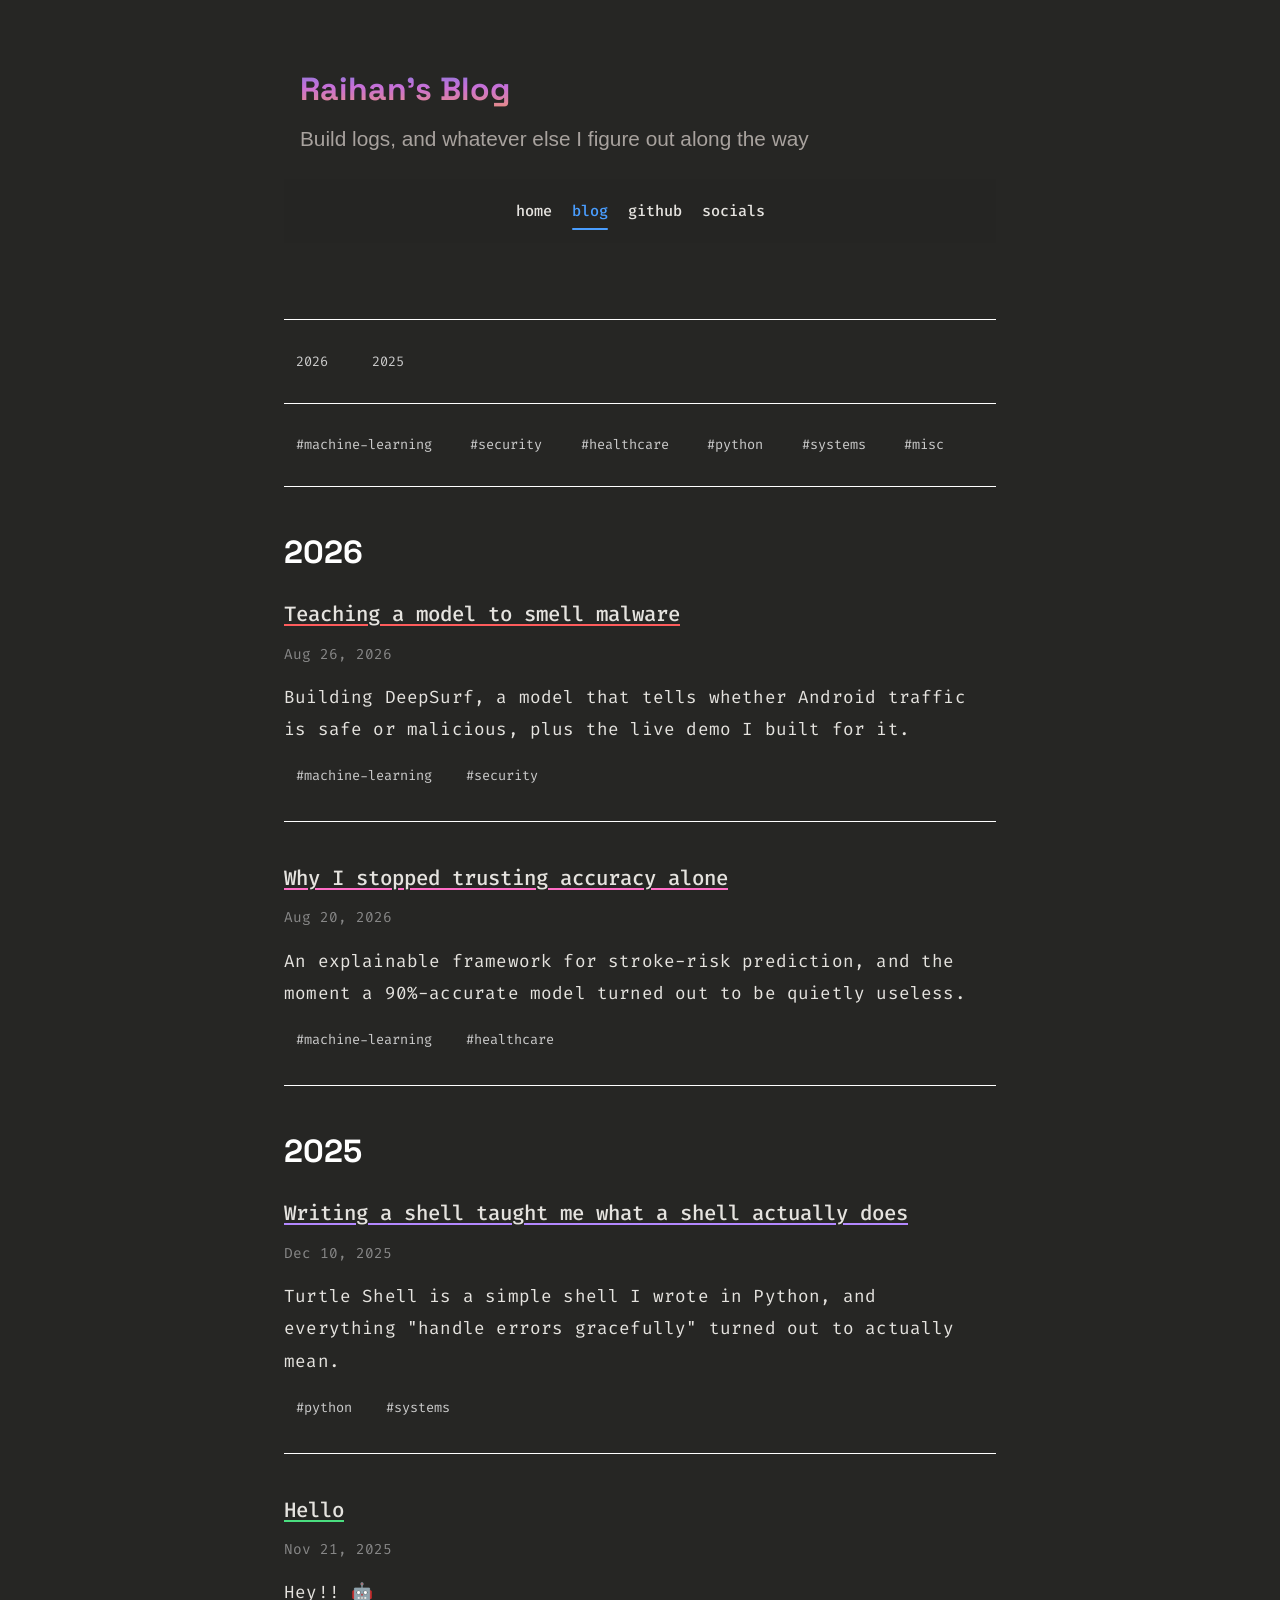
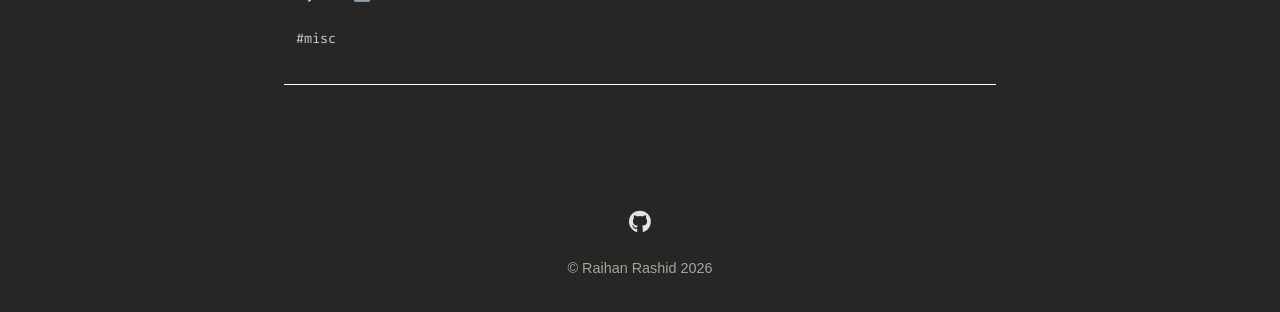
==== commit e8bd107f: "Fix random-post link, soften headings, add post subheadings and links" ====
--- a/blog.html
+++ b/blog.html
@@ -3,12 +3,12 @@
 <head>
   <meta charset="UTF-8">
   <meta name="viewport" content="width=device-width, initial-scale=1.0, viewport-fit=cover">
-  <title>Blog — Raihan Rashid</title>
+  <title>Blog, Raihan Rashid</title>
 
-  <link rel="preload" href="styles.css?v=5.9" as="style">
-  <link rel="preload" href="script.js?v=5.9" as="script">
+  <link rel="preload" href="styles.css?v=6.1" as="style">
+  <link rel="preload" href="script.js?v=6.1" as="script">
 
-  <link rel="stylesheet" href="styles.css?v=5.9">
+  <link rel="stylesheet" href="styles.css?v=6.1">
   <link rel="stylesheet" href="https://cdnjs.cloudflare.com/ajax/libs/font-awesome/6.5.0/css/all.min.css">
   <link rel="preconnect" href="https://fonts.googleapis.com">
   <link rel="preconnect" href="https://fonts.gstatic.com" crossorigin>
@@ -21,14 +21,14 @@
 
   <meta name="description" content="Build logs and write-ups on machine learning, security, and systems programming by Raihan Rashid.">
 
-  <meta property="og:title" content="Blog — Raihan Rashid">
+  <meta property="og:title" content="Blog, Raihan Rashid">
   <meta property="og:description" content="Build logs and write-ups on machine learning, security, and systems programming by Raihan Rashid.">
   <meta property="og:type" content="website">
   <meta property="og:url" content="https://rashidraihan.github.io/blog.html">
   <meta property="og:image" content="https://rashidraihan.github.io/images/projects/deepsurf.png">
 
   <meta name="twitter:card" content="summary_large_image">
-  <meta name="twitter:title" content="Blog — Raihan Rashid">
+  <meta name="twitter:title" content="Blog, Raihan Rashid">
   <meta name="twitter:description" content="Build logs and write-ups on machine learning, security, and systems programming by Raihan Rashid.">
   <meta name="twitter:image" content="https://rashidraihan.github.io/images/projects/deepsurf.png">
 
@@ -91,7 +91,7 @@
             <a href="blog/deepsurf.html" class="post-item-link">
               <h3 class="post-item-title rc-underline">Teaching a model to smell malware</h3>
               <p class="post-item-date">Aug 26, 2026</p>
-              <p class="post-item-excerpt">Building DeepSurf — an ensemble model that classifies Android network traffic as benign or malicious, and the live demo I built around it.</p>
+              <p class="post-item-excerpt">Building DeepSurf, a model that tells whether Android traffic is safe or malicious, plus the live demo I built for it.</p>
             </a>
             <div class="post-item-tags">
               <a href="blog.html?tag=machine-learning" class="tag">#machine-learning</a>
@@ -120,7 +120,7 @@
             <a href="blog/turtle-shell.html" class="post-item-link">
               <h3 class="post-item-title rc-underline">Writing a shell taught me what a shell actually does</h3>
               <p class="post-item-date">Dec 10, 2025</p>
-              <p class="post-item-excerpt">Turtle Shell, a Unix-like shell I wrote in Python — and everything "handle errors gracefully" turned out to actually mean.</p>
+              <p class="post-item-excerpt">Turtle Shell is a simple shell I wrote in Python, and everything "handle errors gracefully" turned out to actually mean.</p>
             </a>
             <div class="post-item-tags">
               <a href="blog.html?tag=python" class="tag">#python</a>
@@ -148,6 +148,6 @@
     <p>&copy; Raihan Rashid 2026</p>
   </footer>
 
-  <script src="script.js?v=5.9"></script>
+  <script src="script.js?v=6.1"></script>
 </body>
 </html>
--- a/styles.css
+++ b/styles.css
@@ -170,11 +170,12 @@
   margin-bottom: 3rem;
   font-family: 'Fira Code', monospace;
   font-size: 1.1rem;
-  line-height: 1.75;
+  line-height: 1.85;
+  letter-spacing: 0.01em;
 }
 
 .intro p {
-  margin-bottom: 1.1rem;
+  margin-bottom: 1.3rem;
 }
 
 /* Homepage post teaser */
@@ -323,12 +324,12 @@
 .post-list {
   display: flex;
   flex-direction: column;
-  gap: 2rem;
+  gap: 2.5rem;
   margin-bottom: 2rem;
 }
 
 .post-item {
-  padding-bottom: 1.5rem;
+  padding-bottom: 2rem;
   border-bottom: 1px solid var(--line);
 }
 
@@ -339,36 +340,42 @@
 }
 
 .post-item-title {
-  font-size: 1.25rem;
-  font-weight: 600;
-  margin-bottom: 0.35rem;
+  font-family: 'Fira Code', monospace;
+  font-size: 1.3rem;
+  font-weight: 500;
+  line-height: 1.6;
+  margin-bottom: 0.7rem;
 }
 
 .post-item-date {
   font-family: 'Fira Code', monospace;
   color: #888;
-  font-size: 0.85rem;
-  margin-bottom: 0.75rem;
+  font-size: 0.9rem;
+  margin-bottom: 1rem;
 }
 
 .post-item-excerpt {
-  color: #aaa;
-  margin-bottom: 0.75rem;
+  font-family: 'Fira Code', monospace;
+  color: var(--dark-text);
+  font-size: 1.1rem;
+  line-height: 1.85;
+  letter-spacing: 0.01em;
+  margin-bottom: 1rem;
 }
 
 .post-item-tags {
   display: flex;
-  gap: 0.5rem;
+  gap: 0.6rem;
   flex-wrap: wrap;
-  margin-top: 0.5rem;
+  margin-top: 0.75rem;
 }
 
 /* Single blog post */
 .post-title {
-  font-size: 2rem;
-  font-weight: 700;
+  font-size: 2.1rem;
+  font-weight: 600;
   margin-bottom: 0.5rem;
-  line-height: 1.3;
+  line-height: 1.4;
 }
 
 .post-date {
@@ -392,16 +399,19 @@
 }
 
 .post h2 {
-  font-size: 1.4rem;
-  font-weight: 600;
-  margin: 2rem 0 1rem;
+  font-family: 'Fira Code', monospace;
+  font-size: 1.3rem;
+  font-weight: 500;
+  color: #999;
+  margin: 2.5rem 0 1.1rem;
 }
 
 .post p {
-  margin-bottom: 1.3rem;
-  font-family: 'Fira Code', monospace;
-  font-size: 1.05rem;
-  line-height: 1.75;
+  margin-bottom: 1.4rem;
+  font-family: 'Fira Code', monospace;
+  font-size: 1.1rem;
+  line-height: 1.85;
+  letter-spacing: 0.01em;
 }
 
 .post code {
--- a/styles.css
+++ b/styles.css
@@ -170,11 +170,12 @@
   margin-bottom: 3rem;
   font-family: 'Fira Code', monospace;
   font-size: 1.1rem;
-  line-height: 1.75;
+  line-height: 1.85;
+  letter-spacing: 0.01em;
 }
 
 .intro p {
-  margin-bottom: 1.1rem;
+  margin-bottom: 1.3rem;
 }
 
 /* Homepage post teaser */
@@ -323,12 +324,12 @@
 .post-list {
   display: flex;
   flex-direction: column;
-  gap: 2rem;
+  gap: 2.5rem;
   margin-bottom: 2rem;
 }
 
 .post-item {
-  padding-bottom: 1.5rem;
+  padding-bottom: 2rem;
   border-bottom: 1px solid var(--line);
 }
 
@@ -339,36 +340,42 @@
 }
 
 .post-item-title {
-  font-size: 1.25rem;
-  font-weight: 600;
-  margin-bottom: 0.35rem;
+  font-family: 'Fira Code', monospace;
+  font-size: 1.3rem;
+  font-weight: 500;
+  line-height: 1.6;
+  margin-bottom: 0.7rem;
 }
 
 .post-item-date {
   font-family: 'Fira Code', monospace;
   color: #888;
-  font-size: 0.85rem;
-  margin-bottom: 0.75rem;
+  font-size: 0.9rem;
+  margin-bottom: 1rem;
 }
 
 .post-item-excerpt {
-  color: #aaa;
-  margin-bottom: 0.75rem;
+  font-family: 'Fira Code', monospace;
+  color: var(--dark-text);
+  font-size: 1.1rem;
+  line-height: 1.85;
+  letter-spacing: 0.01em;
+  margin-bottom: 1rem;
 }
 
 .post-item-tags {
   display: flex;
-  gap: 0.5rem;
+  gap: 0.6rem;
   flex-wrap: wrap;
-  margin-top: 0.5rem;
+  margin-top: 0.75rem;
 }
 
 /* Single blog post */
 .post-title {
-  font-size: 2rem;
-  font-weight: 700;
+  font-size: 2.1rem;
+  font-weight: 600;
   margin-bottom: 0.5rem;
-  line-height: 1.3;
+  line-height: 1.4;
 }
 
 .post-date {
@@ -392,16 +399,19 @@
 }
 
 .post h2 {
-  font-size: 1.4rem;
-  font-weight: 600;
-  margin: 2rem 0 1rem;
+  font-family: 'Fira Code', monospace;
+  font-size: 1.3rem;
+  font-weight: 500;
+  color: #999;
+  margin: 2.5rem 0 1.1rem;
 }
 
 .post p {
-  margin-bottom: 1.3rem;
-  font-family: 'Fira Code', monospace;
-  font-size: 1.05rem;
-  line-height: 1.75;
+  margin-bottom: 1.4rem;
+  font-family: 'Fira Code', monospace;
+  font-size: 1.1rem;
+  line-height: 1.85;
+  letter-spacing: 0.01em;
 }
 
 .post code {
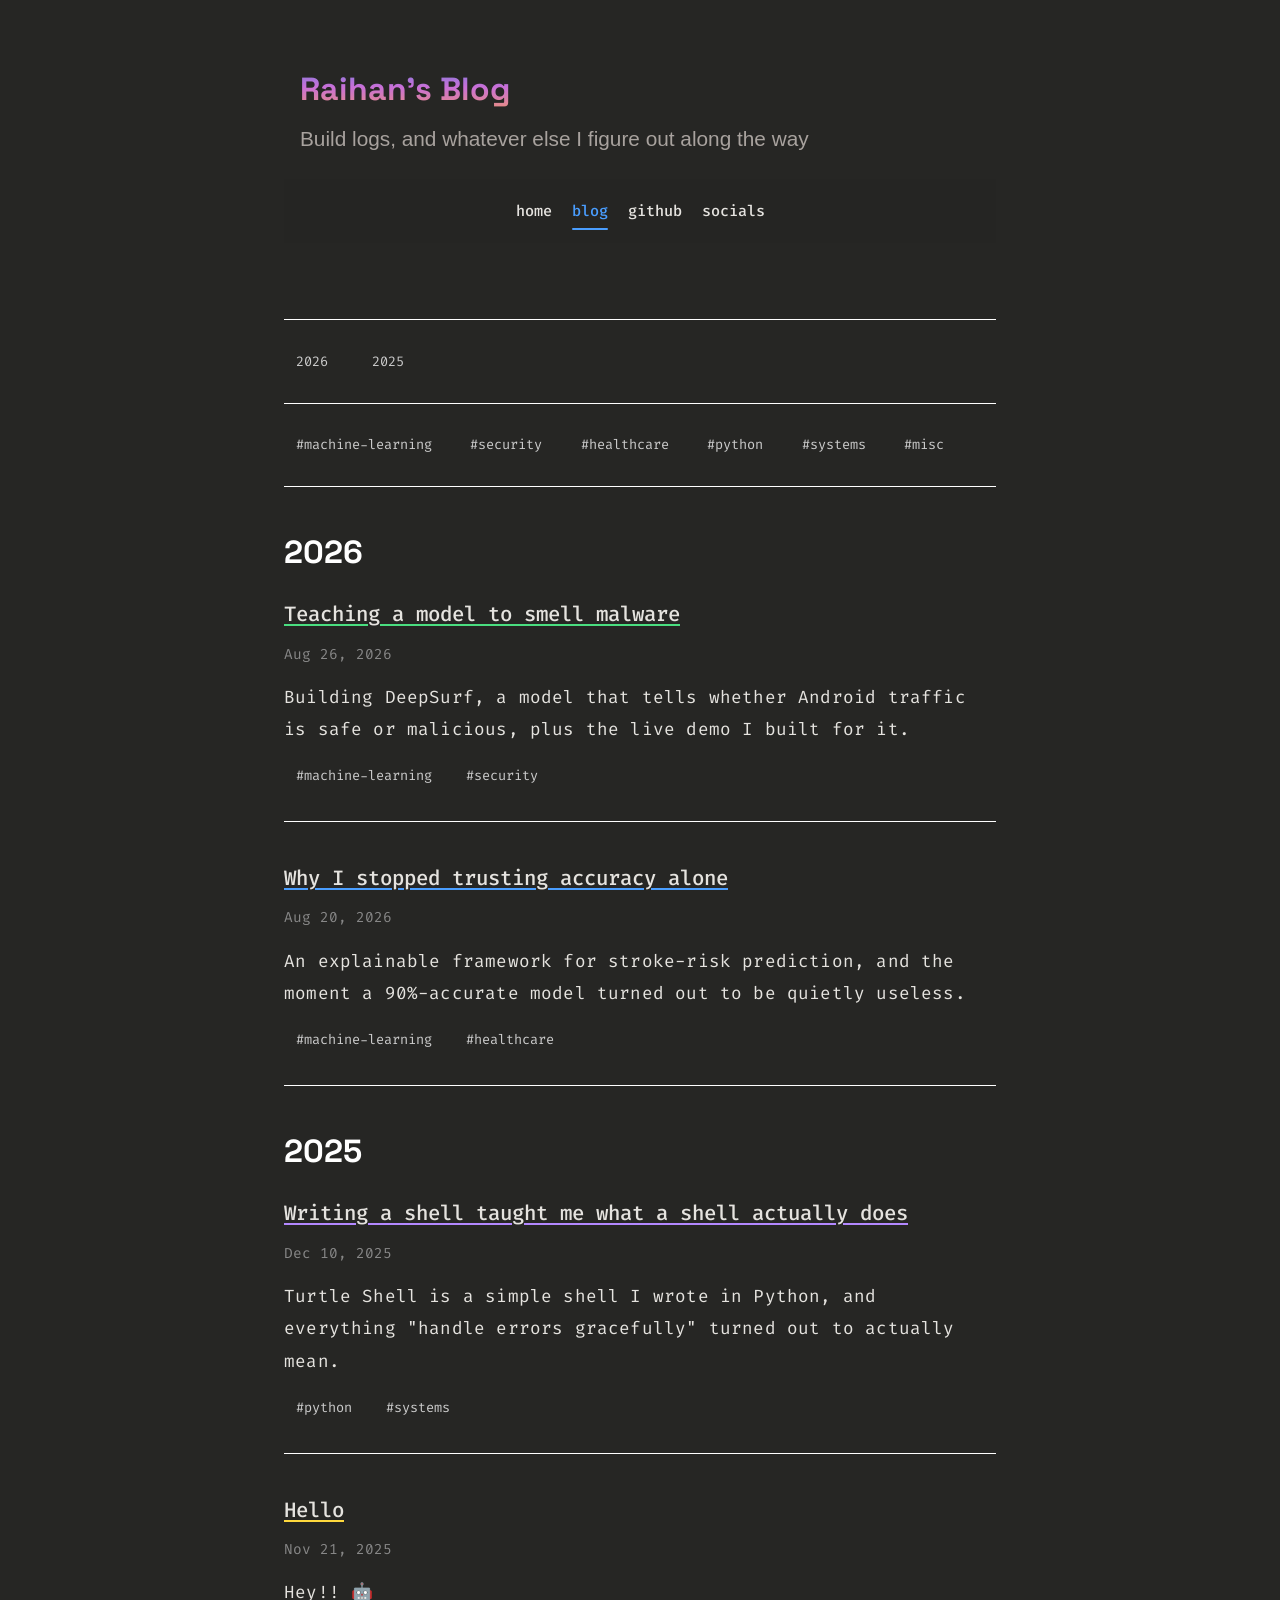
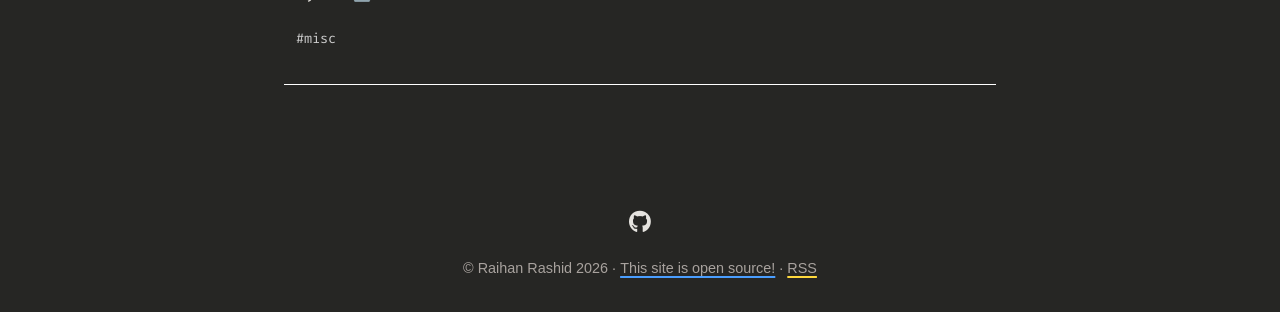
==== commit f3a9d236: "Add styled RSS feed preview with personal summary and back-links" ====
--- a/blog.html
+++ b/blog.html
@@ -5,10 +5,10 @@
   <meta name="viewport" content="width=device-width, initial-scale=1.0, viewport-fit=cover">
   <title>Blog, Raihan Rashid</title>
 
-  <link rel="preload" href="styles.css?v=6.1" as="style">
-  <link rel="preload" href="script.js?v=6.1" as="script">
+  <link rel="preload" href="styles.css?v=6.2" as="style">
+  <link rel="preload" href="script.js?v=6.2" as="script">
 
-  <link rel="stylesheet" href="styles.css?v=6.1">
+  <link rel="stylesheet" href="styles.css?v=6.2">
   <link rel="stylesheet" href="https://cdnjs.cloudflare.com/ajax/libs/font-awesome/6.5.0/css/all.min.css">
   <link rel="preconnect" href="https://fonts.googleapis.com">
   <link rel="preconnect" href="https://fonts.gstatic.com" crossorigin>
@@ -33,6 +33,7 @@
   <meta name="twitter:image" content="https://rashidraihan.github.io/images/projects/deepsurf.png">
 
   <meta name="format-detection" content="telephone=no">
+  <link rel="alternate" type="application/rss+xml" title="Raihan Rashid's Blog" href="rss.xml">
 </head>
 <body class="dark">
   <svg width="0" height="0" style="position:absolute">
@@ -144,10 +145,10 @@
   </div>
 
   <footer>
-    <a href="https://github.com/rashidraihan/rashidraihan.github.io" target="_blank" class="footer-github"><i class="fab fa-github"></i></a>
-    <p>&copy; Raihan Rashid 2026</p>
+    <a href="https://github.com/rashidraihan/rashidraihan.github.io" target="_blank" class="footer-github" aria-label="View source on GitHub"><i class="fab fa-github"></i></a>
+    <p>&copy; Raihan Rashid 2026 &middot; <a href="https://github.com/rashidraihan/rashidraihan.github.io" target="_blank" class="rc-underline">This site is open source!</a> &middot; <a href="rss.xml" class="rc-underline">RSS</a></p>
   </footer>
 
-  <script src="script.js?v=6.1"></script>
+  <script src="script.js?v=6.2"></script>
 </body>
 </html>
